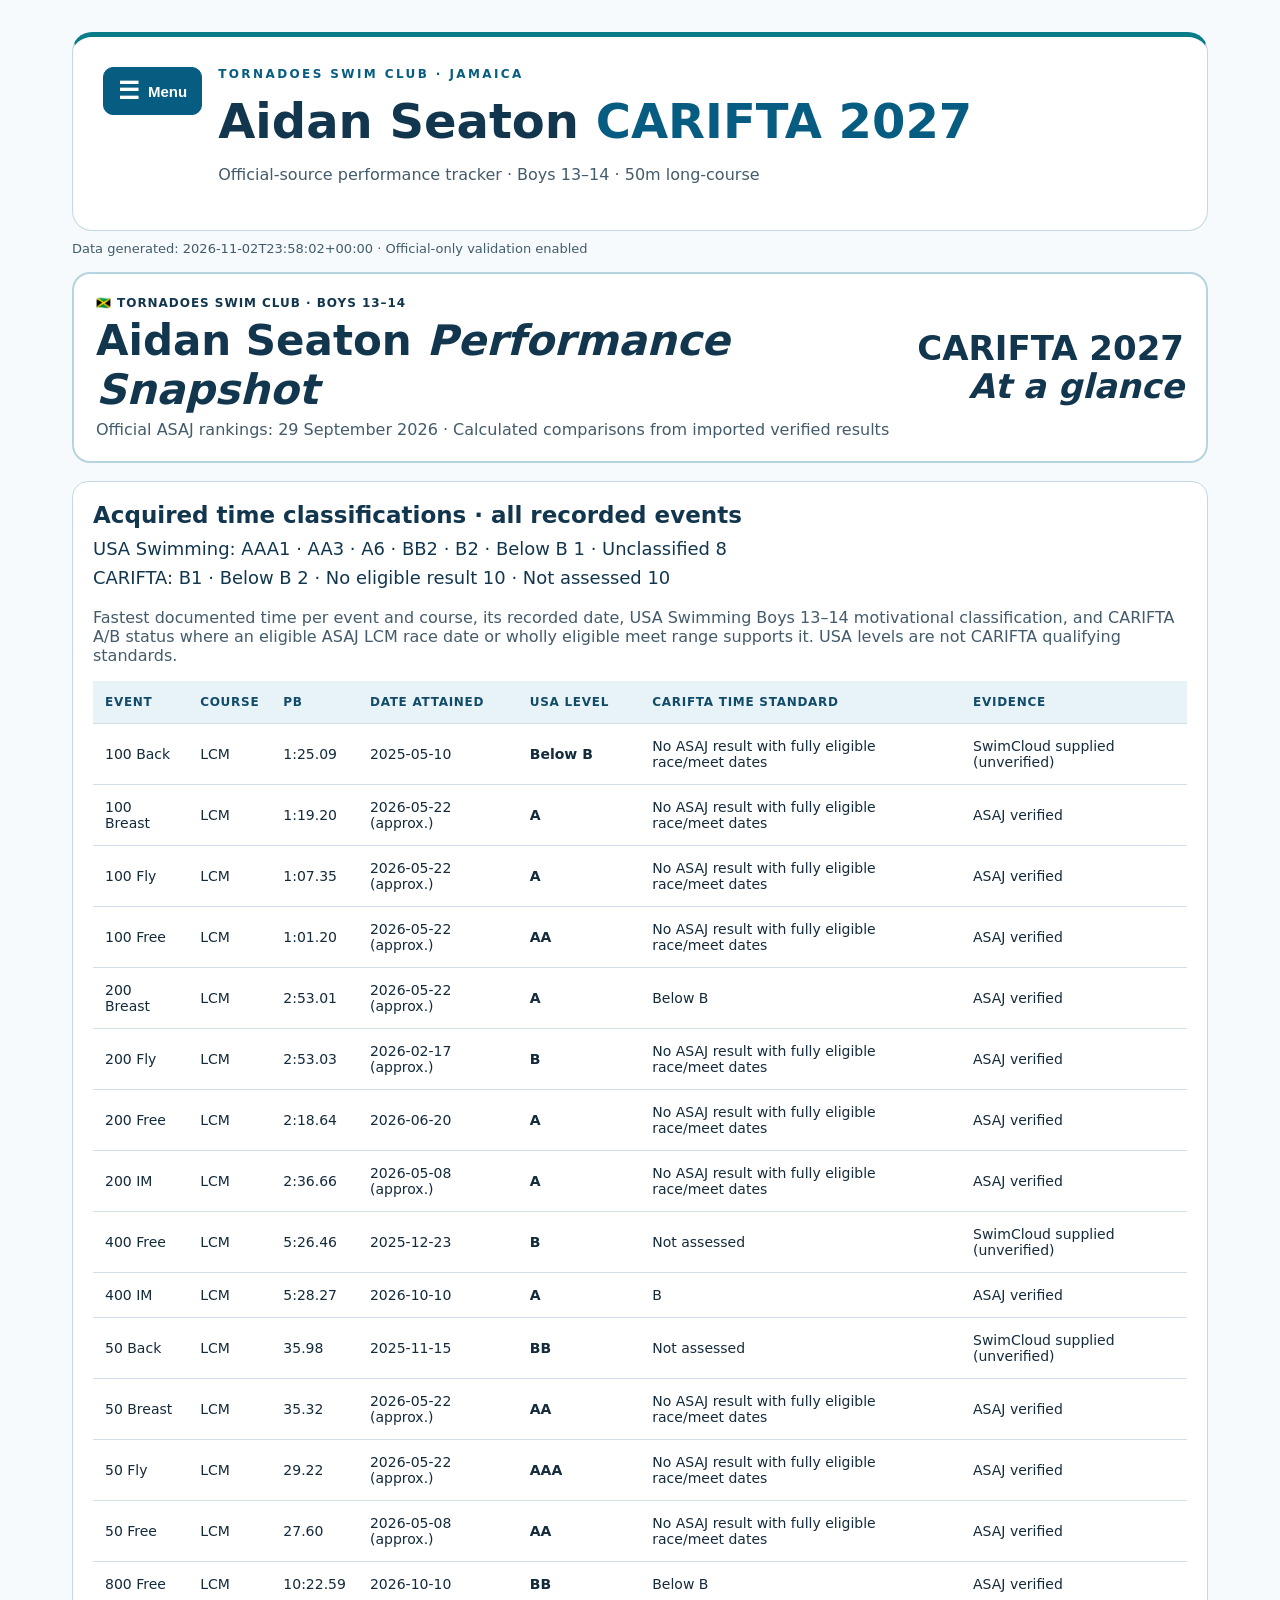
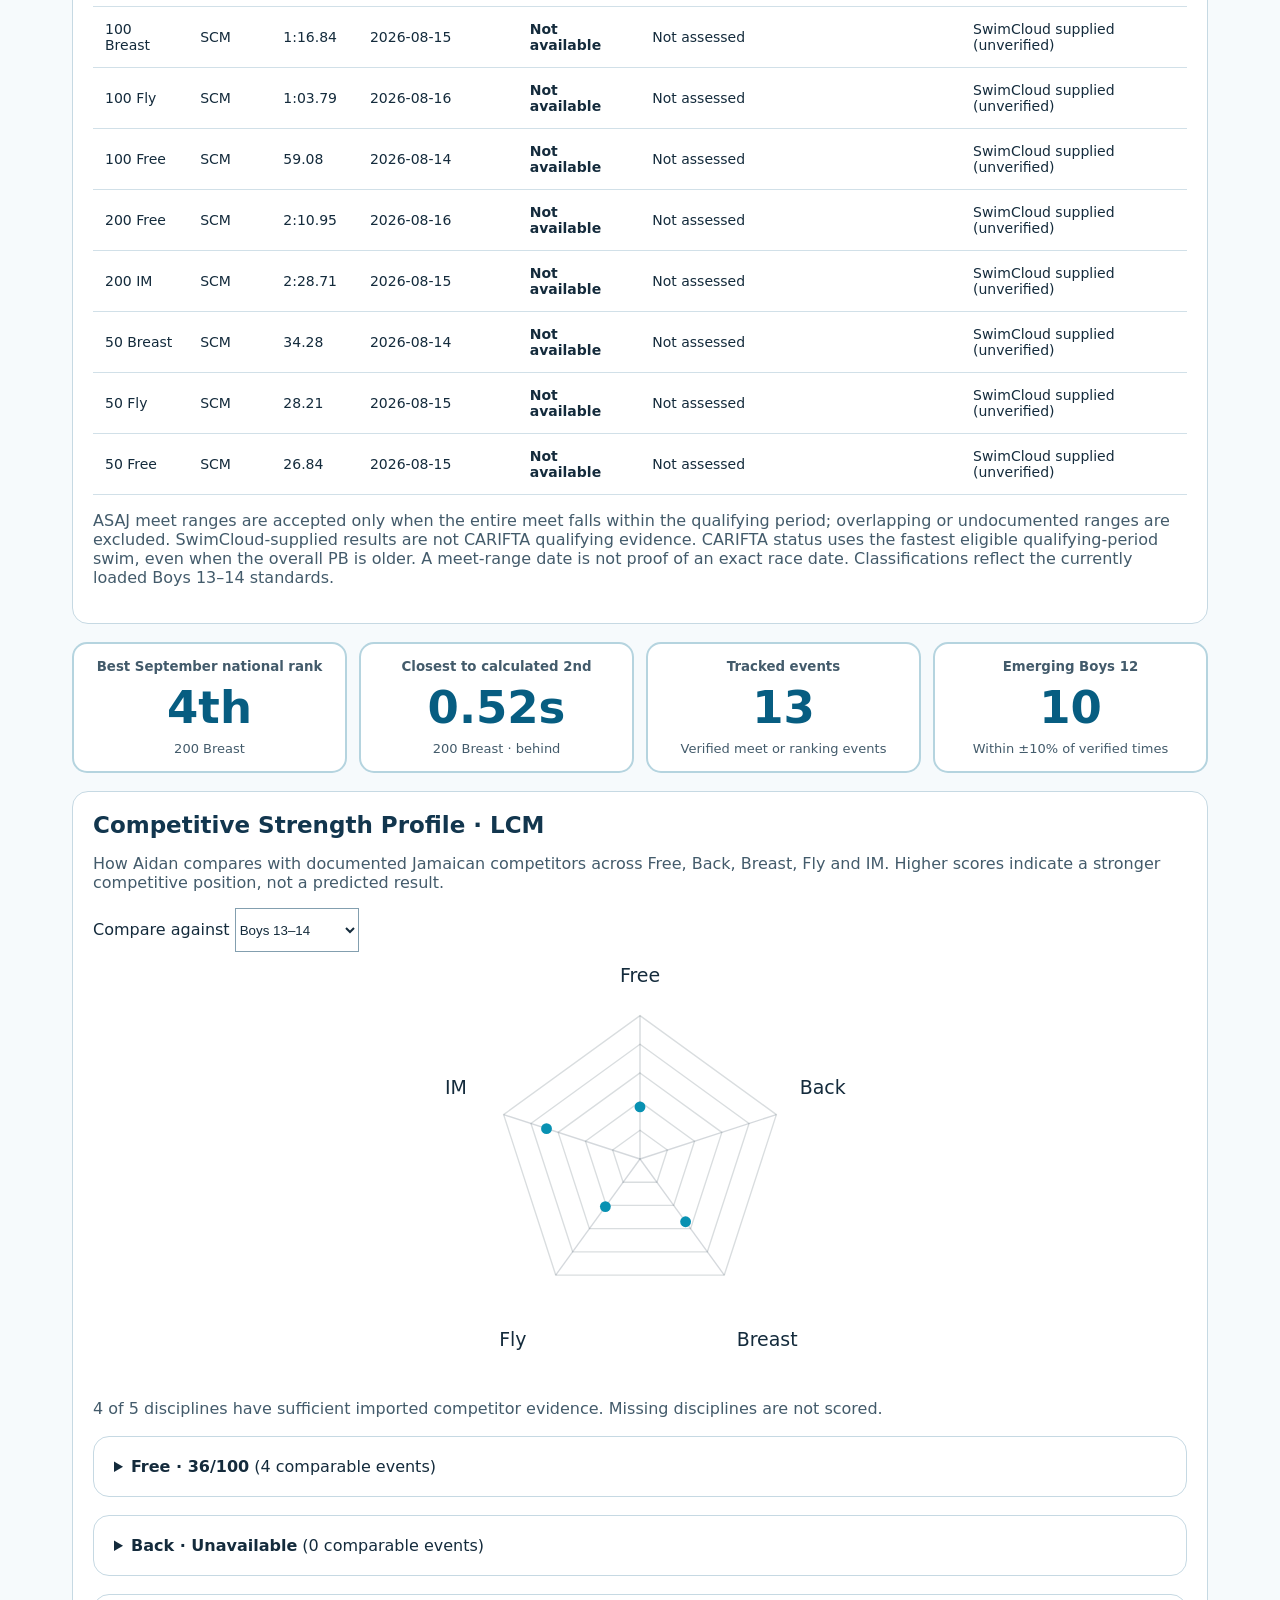
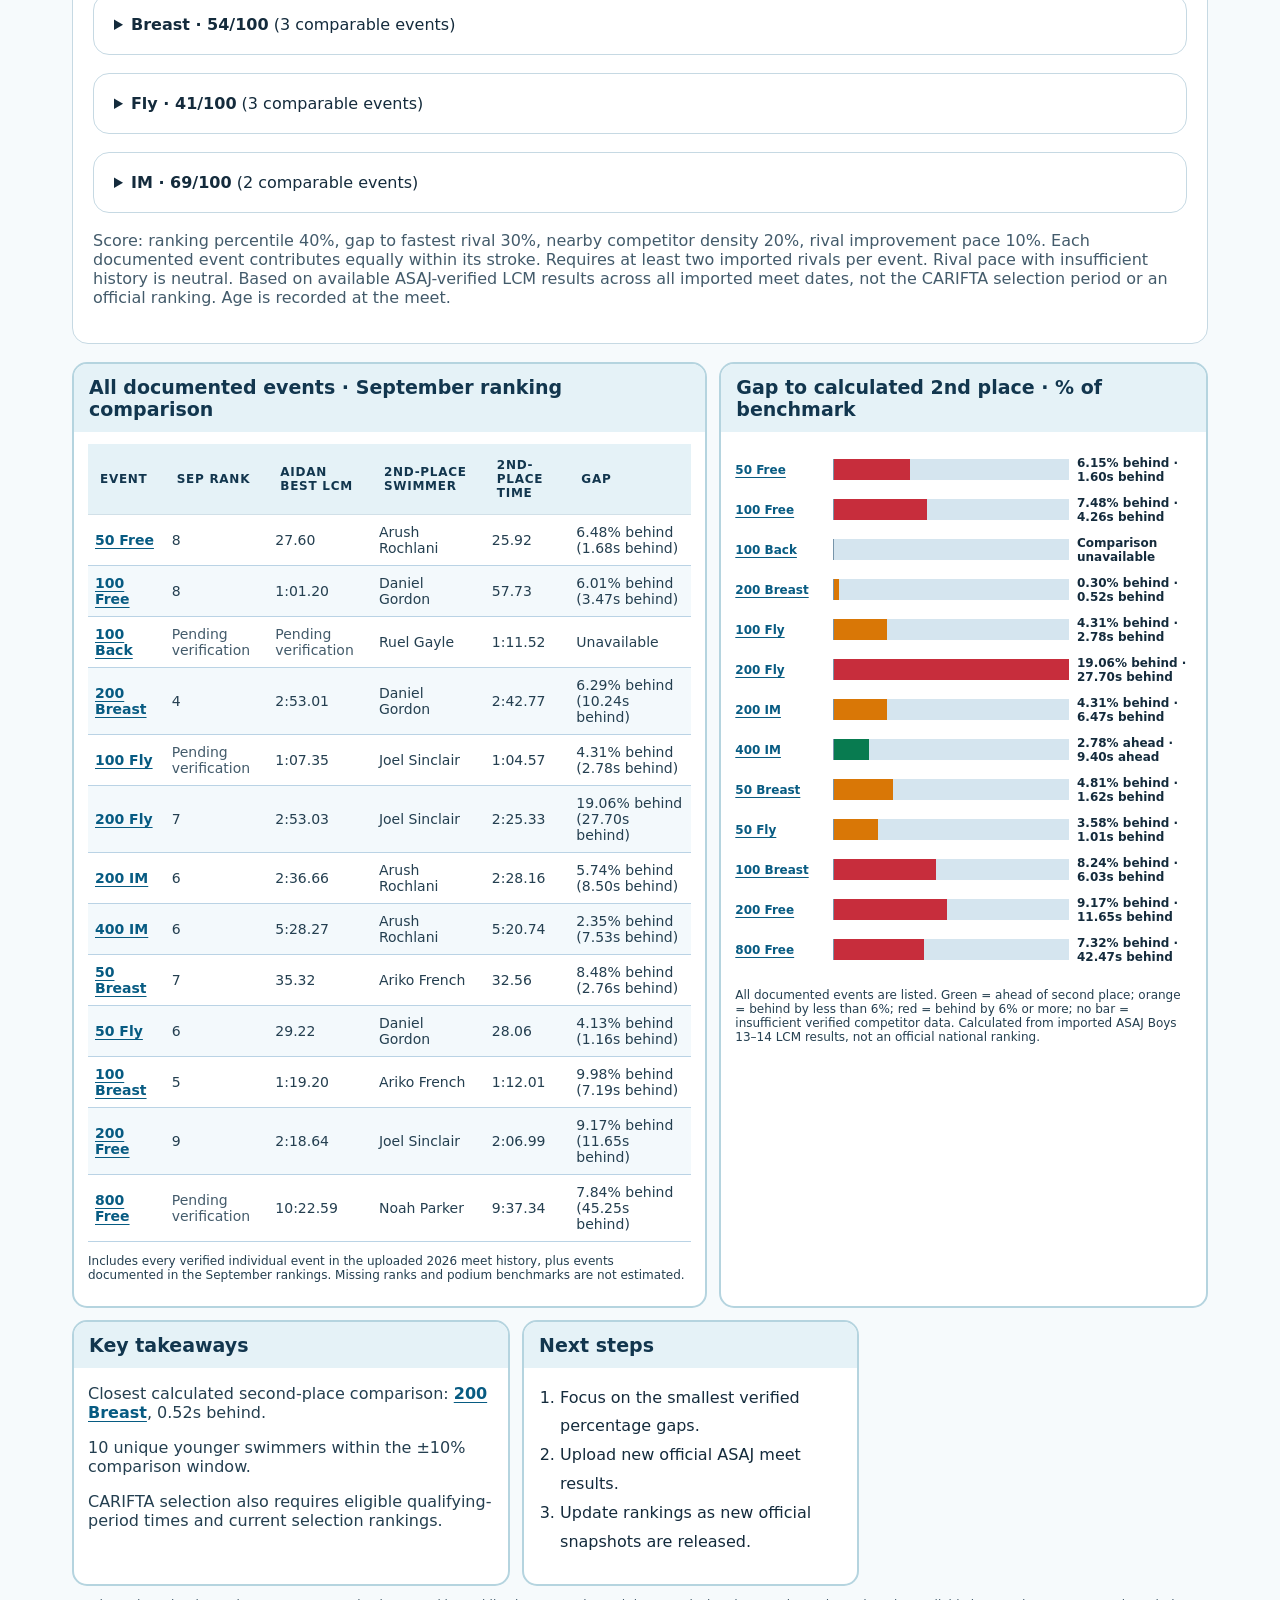
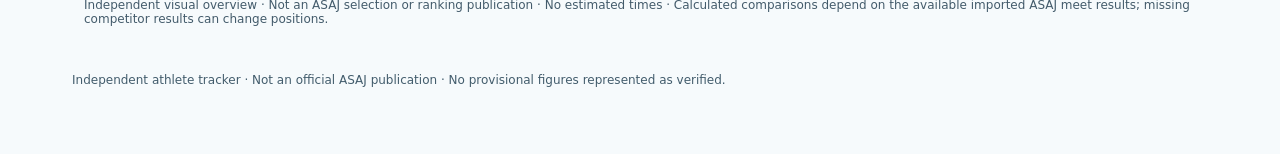
==== docs/index.html @ 81c5e0ff "Add files via upload" ====
<!doctype html><html lang="en"><head><meta charset="utf-8"><meta name="viewport" content="width=device-width,initial-scale=1"><title>Aidan Seaton | CARIFTA 2027</title><link rel="stylesheet" href="style.css?v=20261105-menu-bars1"></head><body><main class="wrap"><header><button type="button" id="dashboard-menu-toggle" class="dashboard-menu-toggle" aria-controls="dashboard-nav" aria-expanded="false" aria-label="Open navigation menu"><span class="menu-icon" aria-hidden="true">☰</span><span class="menu-label">Menu</span></button><div class="header-title"><div class="eyebrow">TORNADOES SWIM CLUB · JAMAICA</div><h1>Aidan Seaton <span>CARIFTA 2027</span></h1><p>Official-source performance tracker · Boys 13–14 · 50m long-course</p></div></header><section id="swimmer-controls" class="swimmer-selector" aria-label="Select swimmer"></section><nav id="dashboard-nav" class="dashboard-menu" aria-label="Dashboard pages"><button class="active" data-tab="visual">Visual Overview</button><button data-tab="trends" hidden>Performance Trends</button><button data-tab="competition">Competition</button><button data-tab="progress">Swim Intelligence</button><button data-tab="championship">CARIFTA + Goodwill Strategy</button><button data-tab="carifta" hidden>CARIFTA Qualification</button><button data-tab="goodwill" hidden>Goodwill</button><button data-tab="jamaica">Jamaica Rankings</button><button data-tab="history" hidden>2026 Race History</button><button data-tab="meets">Upcoming Meets</button><button data-tab="sources" hidden>Sources & Validation</button><button data-tab="upload">Upload ASAJ PDFs</button><button data-tab="swimcloud" hidden>SwimCloud History</button></nav><div id="status" role="status">Loading official-source dataset…</div><section id="content" aria-live="polite"></section><footer>Independent athlete tracker · Not an official ASAJ publication · No provisional figures represented as verified.</footer></main><script src="app.js"></script></body></html>
---- docs/style.css ----
:root{font-family:system-ui,-apple-system,Segoe UI,sans-serif;color:#142b3c;background:#f6fafc}*{box-sizing:border-box}body{margin:0;background:#f6fafc}.wrap{max-width:1180px;margin:auto;padding:32px 22px}header{padding:30px;background:#fff;border:1px solid #c6d9e3;border-radius:20px}.eyebrow{letter-spacing:.2em;color:#075d81;font-size:12px;font-weight:800}h1{font-size:clamp(29px,4vw,48px);margin:12px 0}h1 span{color:#075d81}p{color:#435b6b}nav{display:flex;gap:8px;flex-wrap:wrap;margin:22px 0}button{cursor:pointer;padding:13px 18px;background:#e8f3f8;color:#143c55;border:1px solid #9bbdce;border-radius:11px;font-weight:700}button.active{background:#f5c94b;color:#0c2339;border-color:#075d81}#status{color:#425c6c;font-size:13px;margin:10px 0}.cards{display:grid;grid-template-columns:repeat(auto-fit,minmax(190px,1fr));gap:14px;margin:18px 0}.card,.panel{background:#fff;border:1px solid #c6d9e3;border-radius:16px;padding:20px}.card .label{color:#435b6b;font-size:13px}.card .value{font-size:28px;font-weight:800;margin-top:10px;color:#075d81}.panel{margin:18px 0;overflow:auto}h2{margin:0 0 12px;font-size:23px}table{border-collapse:collapse;width:100%;min-width:680px}th,td{padding:14px 12px;border-bottom:1px solid #d1e0e8;text-align:left;font-size:14px}th{color:#075d81;font-size:12px;text-transform:uppercase;letter-spacing:.06em}a{color:#075b82}small,.muted{color:#435b6b}.pending{color:#435b6b}.good{color:#07683f}.warn{color:#875500}.notice{border-left:4px solid #f5c94b;padding:13px 18px;background:#fff7e8;margin:18px 0;line-height:1.6}footer{margin:35px 0;color:#425c6c;font-size:12px}@media(max-width:650px){.wrap{padding:12px}header{padding:22px}button{flex:1 1 42%}th,td{padding:12px 8px}}

/* Data-driven visual overview, styled after the supplied reference infographic. */
.visual-head{display:flex;justify-content:space-between;align-items:center;gap:20px;background:#fff;border:2px solid #c5edff;border-radius:18px;padding:22px;margin:16px 0}.visual-head h2{font-size:clamp(26px,4vw,42px);margin:6px 0;color:#12364e}.visual-head h2 span,.visual-title span{color:#075d81;font-style:italic}.visual-head p{color:#435b6b;margin:0}.visual-eyebrow{font-size:12px;font-weight:800;letter-spacing:.08em}.visual-title{text-align:right;font-size:clamp(22px,3vw,34px);font-weight:900;line-height:1.1;white-space:nowrap}.visual-metrics{display:grid;grid-template-columns:repeat(4,minmax(0,1fr));gap:12px;margin:12px 0}.visual-metrics>div{background:#fff;border:2px solid #c7edff;border-radius:15px;padding:15px;display:flex;flex-direction:column;gap:7px;text-align:center}.visual-metrics small{font-weight:700;color:#435b6b}.visual-metrics strong{font-size:clamp(26px,4vw,45px);color:#075d81}.visual-metrics span{font-size:13px}.visual-columns{display:grid;grid-template-columns:1.3fr 1fr;gap:12px}.visual-bottom{display:grid;grid-template-columns:1.3fr 1fr 1fr;gap:12px;margin-top:12px}.visual-panel{background:#eef7fc;color:#0b2d48;border:2px solid #d0eeff;border-radius:15px;overflow:hidden;padding:0 14px 12px}.visual-panel h3{margin:0 -14px 12px;padding:12px 15px;background:#075080;color:#12364e;font-size:19px}.visual-panel p{color:#183d5a}.visual-panel table{min-width:580px}.visual-panel th{background:#d1e8f7;color:#103954}.visual-panel td{border-bottom:1px solid #bad3e5;color:#143a56;padding:9px 7px}.visual-panel tr:nth-child(even){background:#e1f0f8}.visual-panel td.good{color:#067947;font-weight:800}.visual-scroll{overflow-x:auto}.visual-bars{display:flex;flex-direction:column;gap:12px;padding:12px 0}.visual-bar-row{display:grid;grid-template-columns:90px minmax(70px,1fr) 95px;align-items:center;gap:8px;font-size:12px}.visual-bar-row strong{font-size:12px}.visual-bar-track{height:21px;background:#d5e5ef;border-left:1px solid #7795aa}.visual-bar-fill{height:100%;background:#f13c48}.visual-bar-fill.ahead{background:#16a06e}.visual-foot,.visual-disclaimer{font-size:12px}.visual-disclaimer{padding:12px;color:#d8eaff}.visual-panel ol{padding-left:22px;line-height:1.8}@media(max-width:950px){.visual-columns,.visual-bottom{grid-template-columns:1fr}.visual-metrics{grid-template-columns:repeat(2,1fr)}}@media(max-width:530px){.visual-head{display:block}.visual-title{text-align:left;margin-top:15px}.visual-bar-row{grid-template-columns:75px minmax(60px,1fr) 90px}}

.trend-controls{display:flex;flex-wrap:wrap;gap:16px;margin:18px 0}.trend-controls label{display:grid;gap:5px;font-weight:600}.trend-controls select{padding:9px;border:1px solid #9aa9ba;border-radius:8px;background:var(--panel,#fff);color:inherit;min-width:190px}.trend-chart{overflow-x:auto;margin:18px 0}.trend-chart svg{display:block;width:100%;min-width:460px;max-height:330px}.trend-chart text{font-family:inherit}

.progress-legend{display:flex;flex-wrap:wrap;gap:15px;margin:16px 0;font-size:13px}.progress-legend .improved,.progress-status.improved{color:#07683f}.progress-legend .maintained,.progress-status.maintained{color:#875500}.progress-legend .degraded,.progress-status.degraded{color:#a82b35}.progress-status.insufficient{color:#435b6b}.progress-row{display:grid;grid-template-columns:minmax(195px,1fr) minmax(230px,1.5fr);gap:15px;align-items:center;padding:14px 0;border-top:1px solid #31516c}.progress-event{display:flex;flex-direction:column;gap:7px}.progress-event small{font-size:12px}.progress-status{font-size:13px;font-weight:800;text-transform:capitalize}.progress-spark svg{display:block;width:100%;height:auto;max-height:110px}@media(max-width:600px){.progress-row{grid-template-columns:1fr}.progress-spark svg{max-height:120px}}

/* Performance Intelligence */
.intel-head{display:flex;justify-content:space-between;align-items:center;gap:20px;flex-wrap:wrap;margin:14px 0 20px}.intel-head h2{margin:4px 0}.intel-head p{margin:4px 0}.intel-toggle select,#intel-event{margin:6px;padding:9px;border-radius:8px;border:1px solid #8ea3bd;background:var(--card,#fff);color:inherit}.intel-cards{display:grid;grid-template-columns:repeat(4,minmax(0,1fr));gap:14px;margin-bottom:18px}.intel-card{border:1px solid #cbd7e3;border-radius:12px;padding:16px;background:rgba(130,163,195,.08)}.intel-card h3{font-size:1rem;margin:0 0 8px}.intel-card p,.intel-card li{font-size:.86rem;line-height:1.5}.intel-card ul,.intel-card ol{padding-left:18px}.intel-layout{display:grid;grid-template-columns:1.1fr .9fr;gap:16px}.intel-layout .panel{min-width:0}.intel-stats{display:grid;grid-template-columns:repeat(4,minmax(0,1fr));gap:10px;margin:15px 0}.intel-stats div{min-width:0;padding:12px;background:rgba(125,158,191,.10);border-radius:9px;overflow-wrap:anywhere}.intel-stats small,.intel-stats strong{display:block}.intel-chart svg{width:100%;height:auto;max-height:280px}@media(max-width:1100px){.intel-cards{grid-template-columns:repeat(2,minmax(0,1fr))}.intel-layout{grid-template-columns:1fr}}@media(max-width:600px){.intel-cards{grid-template-columns:1fr}}

/* Four equal metric cards on desktop, two on tablets, one on narrow phones. */
@media(max-width:900px){.intel-stats{grid-template-columns:repeat(2,minmax(0,1fr))}}
@media(max-width:480px){.intel-stats{grid-template-columns:1fr}}

/* Hide legacy navigation tabs while preserving internal routes. */
nav button[data-tab="trends"], nav button[data-tab="sources"] { display: none ; }

/* ASAJ multi-swimmer selection */
.swimmer-selector{background:var(--panel,#fff);border:1px solid #c5d2d4;border-radius:14px;padding:16px;margin:16px 0;color:inherit}.selector-title{font-weight:800;margin-bottom:12px}.selector-grid{display:grid;grid-template-columns:repeat(4,minmax(0,1fr));gap:12px}.selector-grid label{font-size:.82rem;font-weight:700;min-width:0}.selector-grid select{display:block;width:100%;margin-top:6px;padding:10px 8px;border:1px solid #849b9f;border-radius:8px;background:#fff;color:#17252a;font:inherit}.selector-note{font-size:.85rem;margin:12px 0 0}@media(max-width:780px){.selector-grid{grid-template-columns:repeat(2,minmax(0,1fr))}}@media(max-width:420px){.selector-grid{grid-template-columns:1fr}}

/* Keep classification and its first attainment date visible beneath every Swim Intelligence event heading. */
.swim-classification-line{display:flex;align-items:center;flex-wrap:wrap;gap:8px 18px;margin:6px 0 12px;font-size:.9rem}
.swim-classification-line strong{color:#53d8cb;font-weight:800}
.swim-classification-line span{color:var(--text,#e5eff0);opacity:.9}

/* Gold-baseline dashboard layout adjustments */
.classification-totals{display:block;font-size:.78em;font-weight:normal;line-height:1.6;margin-top:7px}
.classification-totals>span{display:block}
.overview-event-link{color:#075d8b;text-decoration:underline;text-underline-offset:2px;font-weight:700}
.overview-event-link:focus-visible{outline:3px solid #f2bb29;outline-offset:2px}
.visual-bar-row{grid-template-columns:90px minmax(70px,1fr) 115px}
@media(max-width:530px){.visual-bar-row{grid-template-columns:75px minmax(60px,1fr) 100px}}

/* Sunlight-friendly light theme. High contrast text and controls, applied after legacy dark rules. */
:root{color-scheme:light;--t-ink:#f6fafc;--t-card:#fff;--t-border:#c6d9e3;--t-text:#142b3c;--t-muted:#435b6b;--panel:#fff;--card:#fff;--text:#142b3c;background:#f6fafc;color:#142b3c}
html,body{background:#f6fafc;color:#142b3c}
header{background:#fff;color:#142b3c;border:1px solid #c6d9e3;border-top:5px solid #087c89;box-shadow:none}
header h1,h1,h2,h3{color:#12364e}header h1 span{color:#075d81}.eyebrow{color:#075d81}
p,small,.muted,.pending,.selector-note{color:#435b6b}
nav button,button{background:#e8f3f8;color:#143c55;border:1px solid #9bbdce;min-height:44px}
nav button.active,button.active{background:#075d81;color:#fff;border-color:#075d81;box-shadow:none}
nav button:hover,button:hover{background:#d1e8f2;color:#12364e}
nav button.active:hover{background:#064766;color:#fff}
#status,footer{color:#425c6c}
.card,.panel,.swimmer-selector{background:#fff;color:#142b3c;border:1px solid #c6d9e3;box-shadow:none}
.card .label,.intel-stats small{color:#435b6b}.card .value,.intel-stats strong{color:#075d81}
th{color:#124b69;background:#e8f3f8}td{color:#142b3c}th,td{border-bottom-color:#d1e0e8}
a,.progress-event a,.overview-event-link{color:#075b82;text-decoration:underline;text-underline-offset:3px}
a:hover{color:#03415d}
.good,.progress-status.improved{color:#07683f}.warn,.progress-status.maintained{color:#875500}.progress-status.degraded{color:#a82b35}
.notice{background:#fff7e8;color:#142b3c;border-left-color:#b87805}
.visual-head{background:#fff;border-color:#b5d4df;color:#142b3c}.visual-head h2,.visual-head h2 span,.visual-title,.visual-title span,.visual-eyebrow{color:#12364e}.visual-head p{color:#435b6b}
.visual-metrics>div{background:#fff;border-color:#b5d4df;color:#142b3c}.visual-metrics strong{color:#075d81}.visual-metrics small,.visual-metrics span{color:#435b6b}
.visual-panel{background:#fff;color:#142b3c;border-color:#b5d4df}.visual-panel h3{background:#e5f2f7;color:#12364e}.visual-panel p,.visual-panel td{color:#243f50}.visual-panel th{background:#e5f2f7;color:#12364e}.visual-panel tr:nth-child(even){background:#f3f9fc}
.visual-disclaimer{color:#435b6b}
.intel-card,.intel-stats div{background:#f3f9fc;color:#142b3c;border-color:#c6d9e3}.intel-card h3{color:#12364e}
.trend-controls select,.intel-toggle select,#intel-event,.selector-grid select,select,input{background:#fff;color:#142b3c;border:1px solid #839faf;min-height:44px}
.progress-row{border-top-color:#d1e0e8}.progress-legend .improved{color:#07683f}.progress-legend .maintained{color:#875500}.progress-legend .degraded{color:#a82b35}
.swim-classification-line strong,.swim-classification-line span{color:#12364e;opacity:1}
:focus-visible{outline:3px solid #007f99;outline-offset:3px}
[hidden]{display:none}
@media(max-width:650px){body{font-size:16px;line-height:1.55}.wrap{padding:12px}.panel,.card{padding:15px}th,td{font-size:14px;line-height:1.4}nav button{flex:1 1 42%;padding:12px 10px}.visual-bar-row{font-size:13px}.visual-bar-row strong{font-size:12px}}

/* Consistent outdoor/mobile readability and accessible interactions. */
:root{color-scheme:light}
html,body{background:#f6fafc;color:#142b3c}
nav button.active:hover,nav button.active:focus-visible{background:#064766;color:#fff}
nav button[hidden],[hidden]{display:none!important}
@media(max-width:650px){a{overflow-wrap:anywhere}button,select,input{font-size:16px}table{font-size:14px}}

/* Competitive gap bands, inclusive 6% threshold. */
.visual-bar-fill.ahead{background:#087b50}
.visual-bar-fill.under-six{background:#d97706}
.visual-bar-fill.six-plus{background:#c72d3c}
.visual-bar-fill:not(.ahead):not(.under-six):not(.six-plus){background:transparent}
/* Header-aligned collapsible menu. */
header{position:relative;display:flex;align-items:flex-start;gap:16px}
.header-title{flex:1;min-width:0}
.dashboard-menu-toggle{display:flex;align-items:center;gap:8px;flex:0 0 auto;background:#075d81;color:white;border:1px solid #075d81;border-radius:10px;min-height:48px;padding:10px 14px;font-size:15px;line-height:1}
.dashboard-menu-toggle:hover,.dashboard-menu-toggle:focus-visible{background:#064766;color:#fff}
.menu-icon{font-size:24px;line-height:1}
.dashboard-menu{display:none;position:absolute;z-index:100;top:auto;left:max(12px,calc((100vw - 1180px)/2 + 22px));width:min(310px,calc(100vw - 24px));margin:8px 0;padding:10px;background:#fff;border:1px solid #9bbdce;border-radius:14px;box-shadow:0 12px 30px rgba(12,35,57,.2);flex-direction:column;gap:5px}
.dashboard-menu.menu-open{display:flex}
.dashboard-menu button{display:block;width:100%;text-align:left;flex:none;min-height:44px}
.dashboard-menu button[hidden]{display:none!important}
@media(max-width:650px){header{gap:10px;padding:16px}.dashboard-menu-toggle{padding:10px;min-width:48px}.menu-label{display:none}.dashboard-menu{left:12px}}
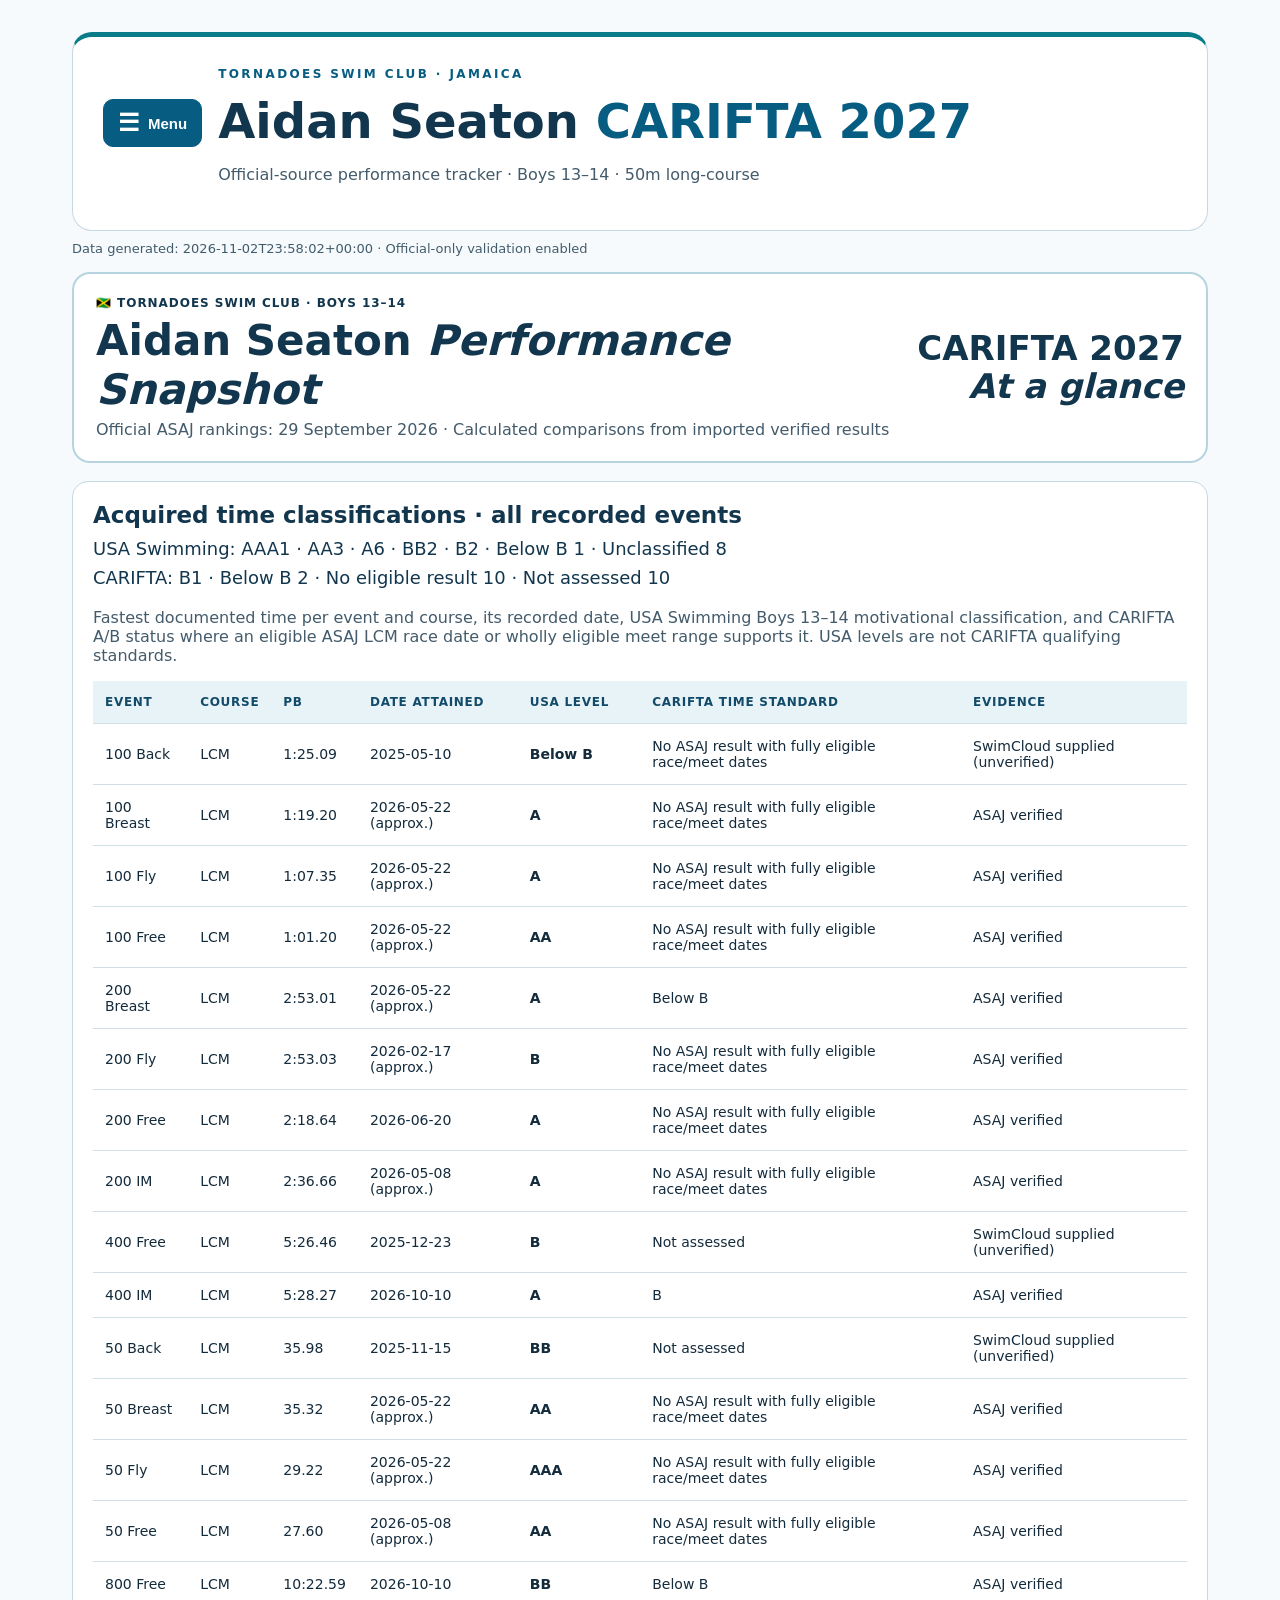
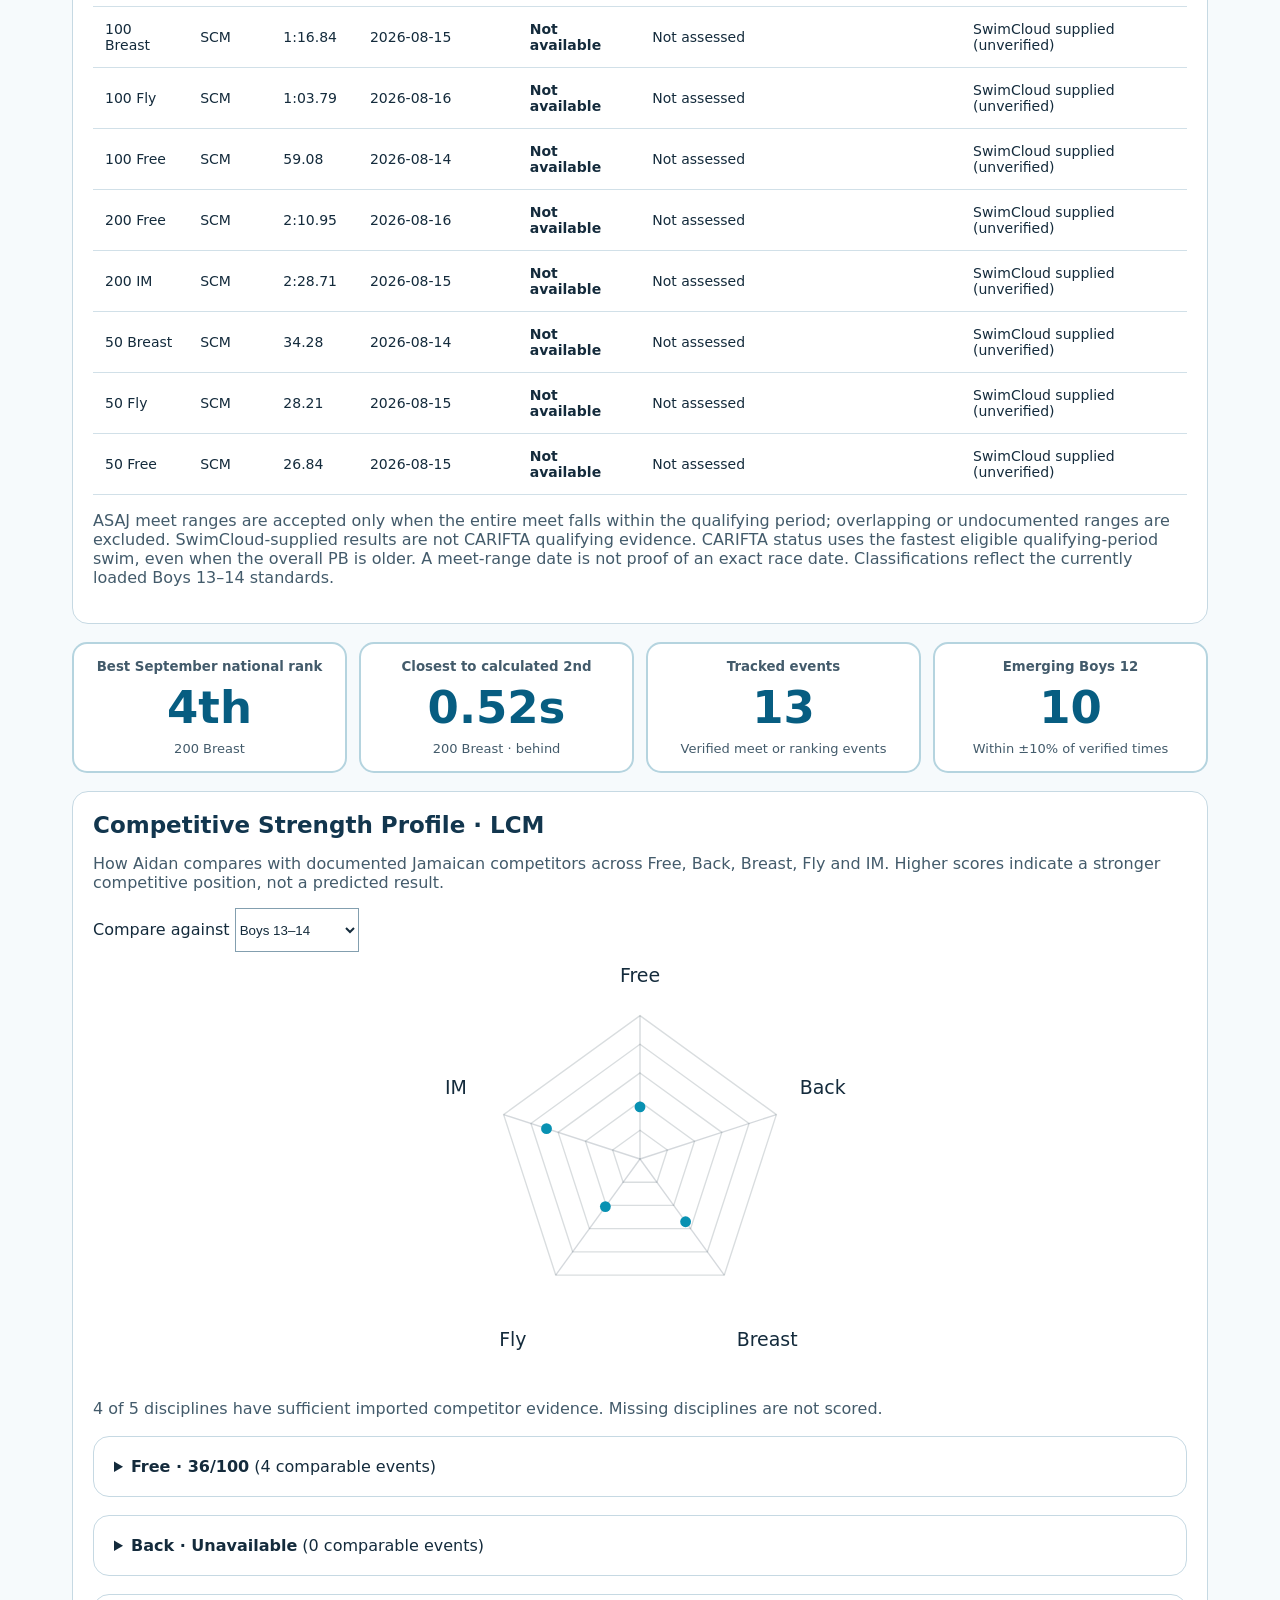
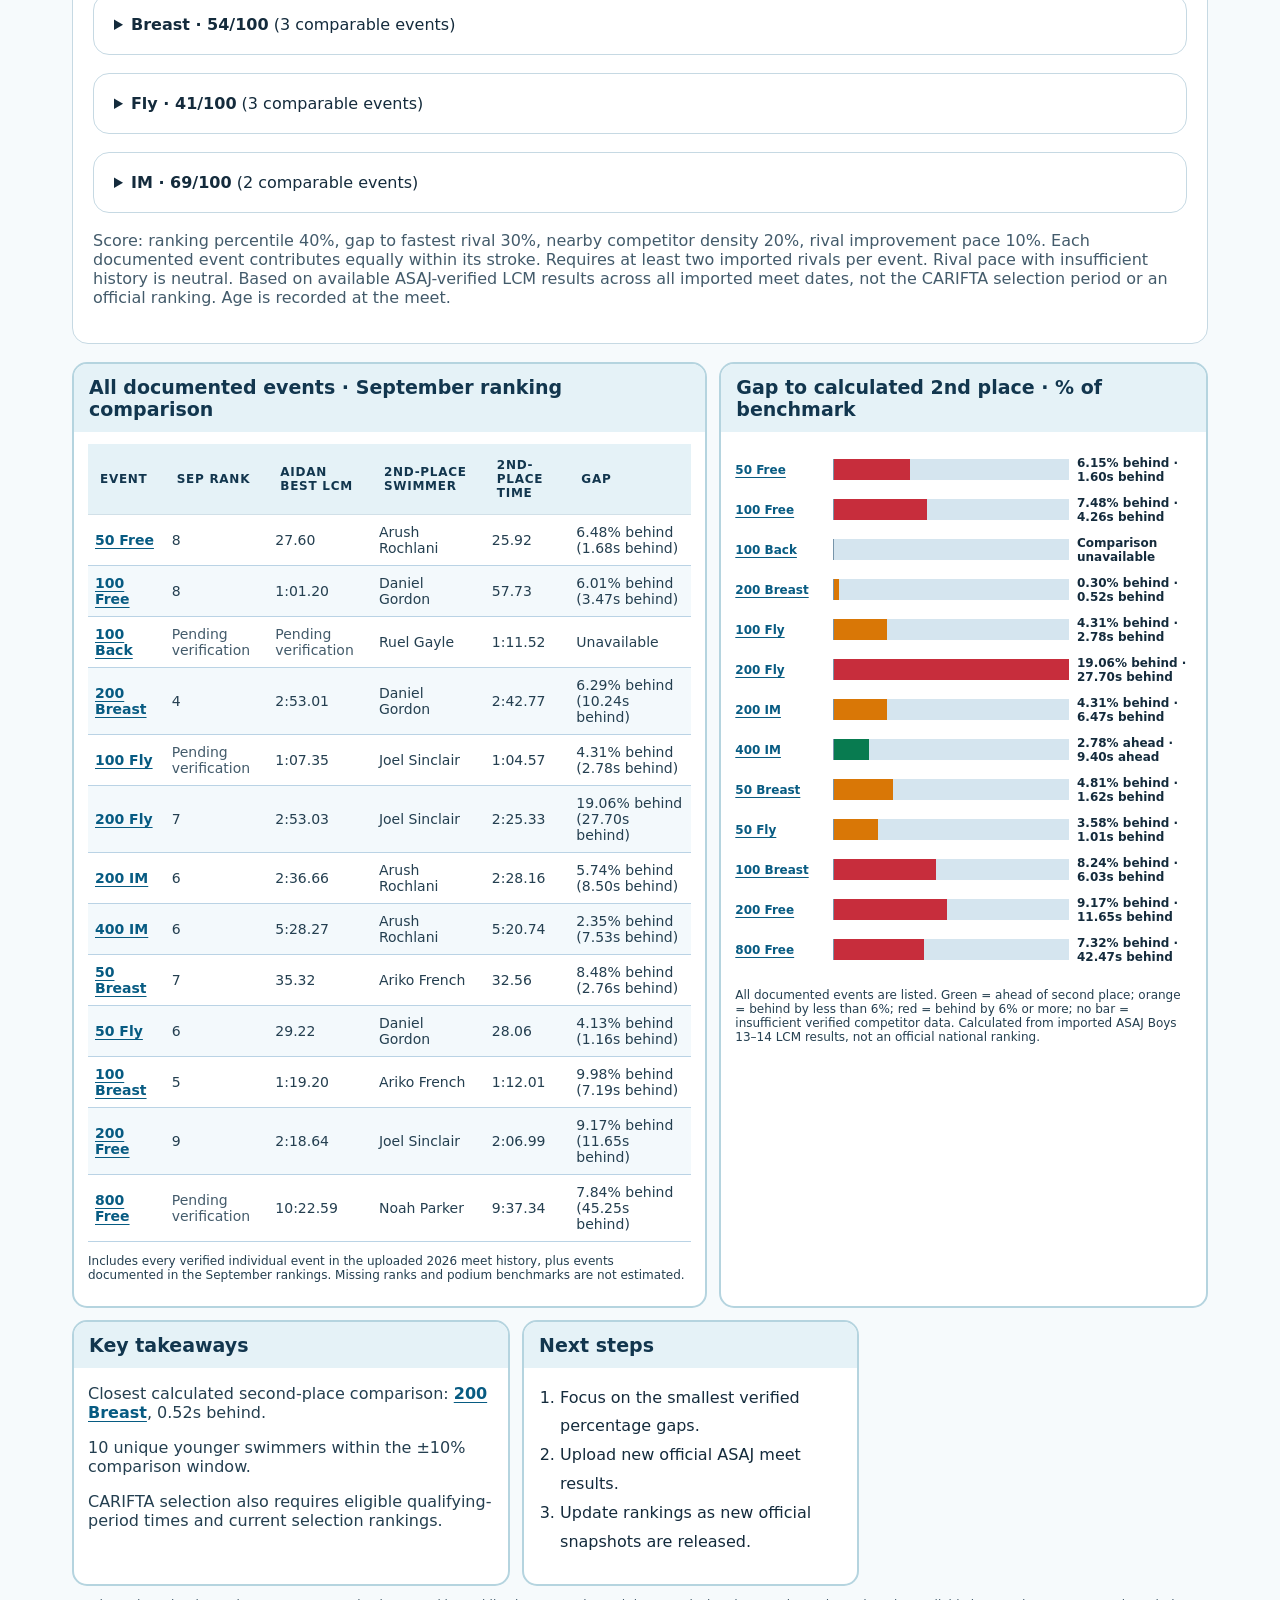
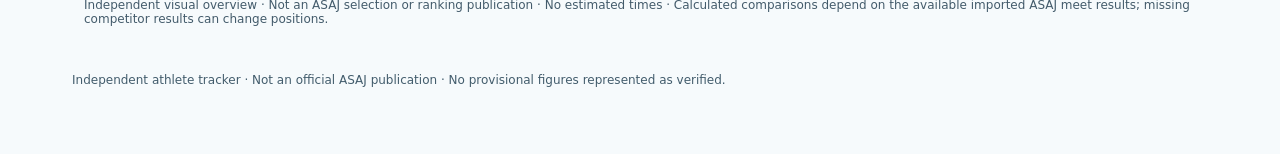
==== commit c95fd861: "Add files via upload" ====
--- a/docs/index.html
+++ b/docs/index.html
@@ -1 +1 @@
-<!doctype html><html lang="en"><head><meta charset="utf-8"><meta name="viewport" content="width=device-width,initial-scale=1"><title>Aidan Seaton | CARIFTA 2027</title><link rel="stylesheet" href="style.css?v=20261105-menu-bars1"></head><body><main class="wrap"><header><button type="button" id="dashboard-menu-toggle" class="dashboard-menu-toggle" aria-controls="dashboard-nav" aria-expanded="false" aria-label="Open navigation menu"><span class="menu-icon" aria-hidden="true">☰</span><span class="menu-label">Menu</span></button><div class="header-title"><div class="eyebrow">TORNADOES SWIM CLUB · JAMAICA</div><h1>Aidan Seaton <span>CARIFTA 2027</span></h1><p>Official-source performance tracker · Boys 13–14 · 50m long-course</p></div></header><section id="swimmer-controls" class="swimmer-selector" aria-label="Select swimmer"></section><nav id="dashboard-nav" class="dashboard-menu" aria-label="Dashboard pages"><button class="active" data-tab="visual">Visual Overview</button><button data-tab="trends" hidden>Performance Trends</button><button data-tab="competition">Competition</button><button data-tab="progress">Swim Intelligence</button><button data-tab="championship">CARIFTA + Goodwill Strategy</button><button data-tab="carifta" hidden>CARIFTA Qualification</button><button data-tab="goodwill" hidden>Goodwill</button><button data-tab="jamaica">Jamaica Rankings</button><button data-tab="history" hidden>2026 Race History</button><button data-tab="meets">Upcoming Meets</button><button data-tab="sources" hidden>Sources & Validation</button><button data-tab="upload">Upload ASAJ PDFs</button><button data-tab="swimcloud" hidden>SwimCloud History</button></nav><div id="status" role="status">Loading official-source dataset…</div><section id="content" aria-live="polite"></section><footer>Independent athlete tracker · Not an official ASAJ publication · No provisional figures represented as verified.</footer></main><script src="app.js"></script></body></html>
+<!doctype html><html lang="en"><head><meta charset="utf-8"><meta name="viewport" content="width=device-width,initial-scale=1"><title>Aidan Seaton | CARIFTA 2027</title><link rel="stylesheet" href="style.css?v=20261105-menu-title-align2"></head><body><main class="wrap"><header><button type="button" id="dashboard-menu-toggle" class="dashboard-menu-toggle" aria-controls="dashboard-nav" aria-expanded="false" aria-label="Open navigation menu"><span class="menu-icon" aria-hidden="true">☰</span><span class="menu-label">Menu</span></button><div class="header-title"><div class="eyebrow">TORNADOES SWIM CLUB · JAMAICA</div><h1>Aidan Seaton <span>CARIFTA 2027</span></h1><p>Official-source performance tracker · Boys 13–14 · 50m long-course</p></div></header><section id="swimmer-controls" class="swimmer-selector" aria-label="Select swimmer"></section><nav id="dashboard-nav" class="dashboard-menu" aria-label="Dashboard pages"><button class="active" data-tab="visual">Visual Overview</button><button data-tab="trends" hidden>Performance Trends</button><button data-tab="competition">Competition</button><button data-tab="progress">Swim Intelligence</button><button data-tab="championship">CARIFTA + Goodwill Strategy</button><button data-tab="carifta" hidden>CARIFTA Qualification</button><button data-tab="goodwill" hidden>Goodwill</button><button data-tab="jamaica">Jamaica Rankings</button><button data-tab="history" hidden>2026 Race History</button><button data-tab="meets">Upcoming Meets</button><button data-tab="sources" hidden>Sources & Validation</button><button data-tab="upload">Upload ASAJ PDFs</button><button data-tab="swimcloud" hidden>SwimCloud History</button></nav><div id="status" role="status">Loading official-source dataset…</div><section id="content" aria-live="polite"></section><footer>Independent athlete tracker · Not an official ASAJ publication · No provisional figures represented as verified.</footer></main><script src="app.js"></script></body></html>
--- a/docs/style.css
+++ b/docs/style.css
@@ -86,3 +86,7 @@
 .dashboard-menu button{display:block;width:100%;text-align:left;flex:none;min-height:44px}
 .dashboard-menu button[hidden]{display:none!important}
 @media(max-width:650px){header{gap:10px;padding:16px}.dashboard-menu-toggle{padding:10px;min-width:48px}.menu-label{display:none}.dashboard-menu{left:12px}}
+
+/* Align menu control vertically with the Aidan Seaton title, not the eyebrow. */
+.dashboard-menu-toggle{margin-top:32px;align-self:flex-start}
+@media(max-width:650px){.dashboard-menu-toggle{margin-top:29px}}
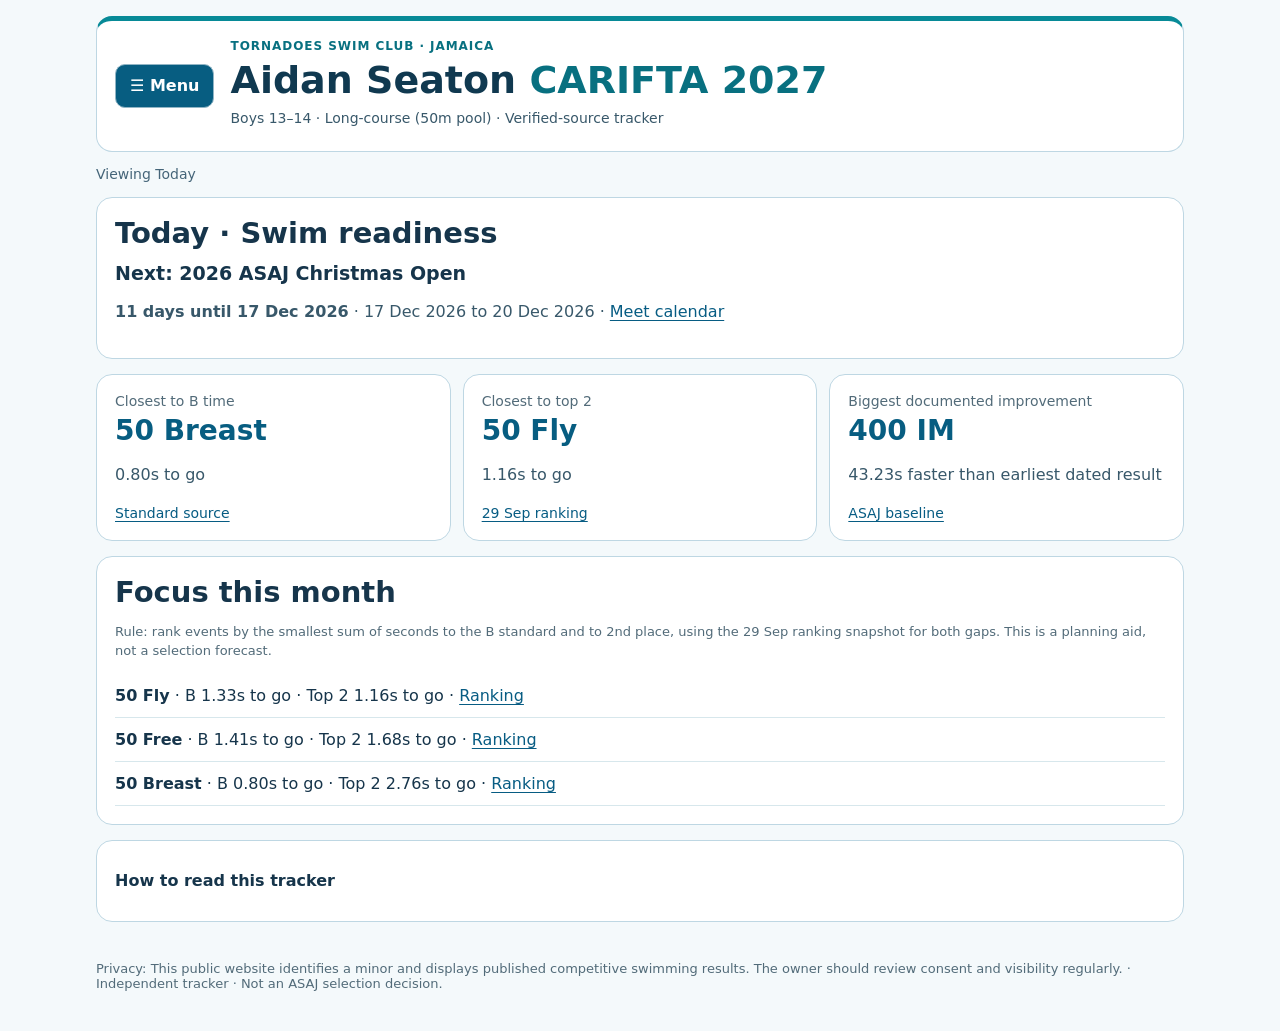
==== commit e23891cb: "Add files via upload" ====
--- a/docs/index.html
+++ b/docs/index.html
@@ -1 +1,7 @@
-<!doctype html><html lang="en"><head><meta charset="utf-8"><meta name="viewport" content="width=device-width,initial-scale=1"><title>Aidan Seaton | CARIFTA 2027</title><link rel="stylesheet" href="style.css?v=20261105-menu-title-align2"></head><body><main class="wrap"><header><button type="button" id="dashboard-menu-toggle" class="dashboard-menu-toggle" aria-controls="dashboard-nav" aria-expanded="false" aria-label="Open navigation menu"><span class="menu-icon" aria-hidden="true">☰</span><span class="menu-label">Menu</span></button><div class="header-title"><div class="eyebrow">TORNADOES SWIM CLUB · JAMAICA</div><h1>Aidan Seaton <span>CARIFTA 2027</span></h1><p>Official-source performance tracker · Boys 13–14 · 50m long-course</p></div></header><section id="swimmer-controls" class="swimmer-selector" aria-label="Select swimmer"></section><nav id="dashboard-nav" class="dashboard-menu" aria-label="Dashboard pages"><button class="active" data-tab="visual">Visual Overview</button><button data-tab="trends" hidden>Performance Trends</button><button data-tab="competition">Competition</button><button data-tab="progress">Swim Intelligence</button><button data-tab="championship">CARIFTA + Goodwill Strategy</button><button data-tab="carifta" hidden>CARIFTA Qualification</button><button data-tab="goodwill" hidden>Goodwill</button><button data-tab="jamaica">Jamaica Rankings</button><button data-tab="history" hidden>2026 Race History</button><button data-tab="meets">Upcoming Meets</button><button data-tab="sources" hidden>Sources & Validation</button><button data-tab="upload">Upload ASAJ PDFs</button><button data-tab="swimcloud" hidden>SwimCloud History</button></nav><div id="status" role="status">Loading official-source dataset…</div><section id="content" aria-live="polite"></section><footer>Independent athlete tracker · Not an official ASAJ publication · No provisional figures represented as verified.</footer></main><script src="app.js"></script></body></html>
+<!doctype html>
+<html lang="en"><head><meta charset="utf-8"><meta name="viewport" content="width=device-width,initial-scale=1"><title>Aidan Seaton | CARIFTA 2027 Tracker</title><link rel="stylesheet" href="style.css?v=20261105-p0p1p2"></head>
+<body><main class="wrap"><header class="site-head"><button class="dashboard-menu-toggle" id="menu-toggle" type="button" aria-controls="dashboard-nav" aria-expanded="false" aria-label="Open navigation menu">☰ <span>Menu</span></button><div><div class="eyebrow">TORNADOES SWIM CLUB · JAMAICA</div><h1>Aidan Seaton <span>CARIFTA 2027</span></h1><p>Boys 13–14 · Long-course (50m pool) · Verified-source tracker</p></div></header>
+<nav class="dashboard-menu" id="dashboard-nav" aria-label="Dashboard pages"><button data-tab="today" class="active" aria-selected="true">Today</button><button data-tab="events" aria-selected="false">Events</button><button data-tab="rivals" aria-selected="false">Rivals</button><button data-tab="meets" aria-selected="false">Meet Plan</button><button data-tab="evidence" aria-selected="false">Evidence</button><button data-tab="admin" hidden aria-selected="false">Upload ASAJ PDFs</button></nav>
+<div id="status" role="status">Loading verified data…</div><section id="content" aria-live="polite"></section>
+<details class="panel" id="how-to-read"><summary>How to read this tracker</summary><p>CARIFTA A and B standards are qualifying-time benchmarks, not guaranteed selection. Under the supplied criteria, qualifying-period ranking and other eligibility requirements matter. The 29 Sep 2026 rankings are a historical snapshot, not a current selection ranking. An overall PB may have been achieved outside the eligible period. ASAJ LCM evidence and unverified SwimCloud SCM results are never combined. Meet-range dates do not establish an exact race day. This independent tracker is not an official ASAJ publication.</p><p>Progress bars show improvement from the swimmer's earliest documented comparable ASAJ LCM time to the B standard. They are hidden if that baseline or the target is unavailable, or if the baseline was already faster than the B standard. Rankings and times link to their original sources where provided; the supplied September ranking PDF does not include a page reference in every source CSV.</p></details>
+<footer>Privacy: This public website identifies a minor and displays published competitive swimming results. The owner should review consent and visibility regularly. · Independent tracker · Not an ASAJ selection decision.</footer></main><script src="app.js?v=20261105-p0p1p2" defer></script></body></html>
--- a/docs/style.css
+++ b/docs/style.css
@@ -1,92 +1,4 @@
-:root{font-family:system-ui,-apple-system,Segoe UI,sans-serif;color:#142b3c;background:#f6fafc}*{box-sizing:border-box}body{margin:0;background:#f6fafc}.wrap{max-width:1180px;margin:auto;padding:32px 22px}header{padding:30px;background:#fff;border:1px solid #c6d9e3;border-radius:20px}.eyebrow{letter-spacing:.2em;color:#075d81;font-size:12px;font-weight:800}h1{font-size:clamp(29px,4vw,48px);margin:12px 0}h1 span{color:#075d81}p{color:#435b6b}nav{display:flex;gap:8px;flex-wrap:wrap;margin:22px 0}button{cursor:pointer;padding:13px 18px;background:#e8f3f8;color:#143c55;border:1px solid #9bbdce;border-radius:11px;font-weight:700}button.active{background:#f5c94b;color:#0c2339;border-color:#075d81}#status{color:#425c6c;font-size:13px;margin:10px 0}.cards{display:grid;grid-template-columns:repeat(auto-fit,minmax(190px,1fr));gap:14px;margin:18px 0}.card,.panel{background:#fff;border:1px solid #c6d9e3;border-radius:16px;padding:20px}.card .label{color:#435b6b;font-size:13px}.card .value{font-size:28px;font-weight:800;margin-top:10px;color:#075d81}.panel{margin:18px 0;overflow:auto}h2{margin:0 0 12px;font-size:23px}table{border-collapse:collapse;width:100%;min-width:680px}th,td{padding:14px 12px;border-bottom:1px solid #d1e0e8;text-align:left;font-size:14px}th{color:#075d81;font-size:12px;text-transform:uppercase;letter-spacing:.06em}a{color:#075b82}small,.muted{color:#435b6b}.pending{color:#435b6b}.good{color:#07683f}.warn{color:#875500}.notice{border-left:4px solid #f5c94b;padding:13px 18px;background:#fff7e8;margin:18px 0;line-height:1.6}footer{margin:35px 0;color:#425c6c;font-size:12px}@media(max-width:650px){.wrap{padding:12px}header{padding:22px}button{flex:1 1 42%}th,td{padding:12px 8px}}
 
-/* Data-driven visual overview, styled after the supplied reference infographic. */
-.visual-head{display:flex;justify-content:space-between;align-items:center;gap:20px;background:#fff;border:2px solid #c5edff;border-radius:18px;padding:22px;margin:16px 0}.visual-head h2{font-size:clamp(26px,4vw,42px);margin:6px 0;color:#12364e}.visual-head h2 span,.visual-title span{color:#075d81;font-style:italic}.visual-head p{color:#435b6b;margin:0}.visual-eyebrow{font-size:12px;font-weight:800;letter-spacing:.08em}.visual-title{text-align:right;font-size:clamp(22px,3vw,34px);font-weight:900;line-height:1.1;white-space:nowrap}.visual-metrics{display:grid;grid-template-columns:repeat(4,minmax(0,1fr));gap:12px;margin:12px 0}.visual-metrics>div{background:#fff;border:2px solid #c7edff;border-radius:15px;padding:15px;display:flex;flex-direction:column;gap:7px;text-align:center}.visual-metrics small{font-weight:700;color:#435b6b}.visual-metrics strong{font-size:clamp(26px,4vw,45px);color:#075d81}.visual-metrics span{font-size:13px}.visual-columns{display:grid;grid-template-columns:1.3fr 1fr;gap:12px}.visual-bottom{display:grid;grid-template-columns:1.3fr 1fr 1fr;gap:12px;margin-top:12px}.visual-panel{background:#eef7fc;color:#0b2d48;border:2px solid #d0eeff;border-radius:15px;overflow:hidden;padding:0 14px 12px}.visual-panel h3{margin:0 -14px 12px;padding:12px 15px;background:#075080;color:#12364e;font-size:19px}.visual-panel p{color:#183d5a}.visual-panel table{min-width:580px}.visual-panel th{background:#d1e8f7;color:#103954}.visual-panel td{border-bottom:1px solid #bad3e5;color:#143a56;padding:9px 7px}.visual-panel tr:nth-child(even){background:#e1f0f8}.visual-panel td.good{color:#067947;font-weight:800}.visual-scroll{overflow-x:auto}.visual-bars{display:flex;flex-direction:column;gap:12px;padding:12px 0}.visual-bar-row{display:grid;grid-template-columns:90px minmax(70px,1fr) 95px;align-items:center;gap:8px;font-size:12px}.visual-bar-row strong{font-size:12px}.visual-bar-track{height:21px;background:#d5e5ef;border-left:1px solid #7795aa}.visual-bar-fill{height:100%;background:#f13c48}.visual-bar-fill.ahead{background:#16a06e}.visual-foot,.visual-disclaimer{font-size:12px}.visual-disclaimer{padding:12px;color:#d8eaff}.visual-panel ol{padding-left:22px;line-height:1.8}@media(max-width:950px){.visual-columns,.visual-bottom{grid-template-columns:1fr}.visual-metrics{grid-template-columns:repeat(2,1fr)}}@media(max-width:530px){.visual-head{display:block}.visual-title{text-align:left;margin-top:15px}.visual-bar-row{grid-template-columns:75px minmax(60px,1fr) 90px}}
+:root{font-family:system-ui,-apple-system,"Segoe UI",sans-serif;color:#16354b;background:#f4f9fb;font-size:16px}*{box-sizing:border-box}body{margin:0;overflow-x:hidden}.wrap{max-width:1120px;margin:auto;padding:16px}a{color:#075c83;text-underline-offset:3px}a:focus-visible,button:focus-visible,summary:focus-visible,textarea:focus-visible,input:focus-visible{outline:3px solid #f0a800;outline-offset:3px}header,.panel,.event-card,.mini-card{background:white;border:1px solid #bed7e3;border-radius:16px;padding:18px}.site-head{display:flex;align-items:center;gap:16px;border-top:5px solid #078a97}.site-head>div{min-width:0}.eyebrow{font-size:12px;font-weight:800;letter-spacing:.08em;color:#087080}h1{font-size:clamp(24px,4vw,38px);margin:5px 0;color:#103950;line-height:1.18}h1 span{color:#087080}h2{font-size:clamp(22px,3vw,29px);margin:0 0 12px}h3{font-size:19px;margin:0 0 9px}p{line-height:1.5;color:#38586a}header p{margin:4px 0;font-size:14px}.dashboard-menu-toggle,button,.btn{min-height:44px;cursor:pointer;border:1px solid #91b5c5;background:#e7f4f8;color:#103950;border-radius:10px;padding:10px 14px;font:inherit;font-weight:700}.dashboard-menu-toggle{flex:none;background:#075d81;color:white}.dashboard-menu{display:none;position:absolute;z-index:20;top:auto;left:16px;margin:7px 0;width:min(300px,calc(100vw - 32px));padding:10px;background:white;border:1px solid #9bbdce;border-radius:13px;box-shadow:0 14px 30px #16354b35;flex-direction:column;gap:5px}.dashboard-menu.open{display:flex}.dashboard-menu button{text-align:left;width:100%}.dashboard-menu button.active{background:#f7d35d}button[hidden]{display:none!important}#status{font-size:14px;margin:14px 0;color:#456579}.panel{margin:15px 0}.grid{display:grid;grid-template-columns:repeat(3,minmax(0,1fr));gap:12px}.mini-card{min-width:0}.mini-card small{display:block;color:#526b79;font-size:14px}.mini-card strong{display:block;color:#075d81;font-size:clamp(21px,3vw,28px);margin:5px 0}.mini-card a{font-size:14px}.event-grid{display:grid;grid-template-columns:repeat(2,minmax(0,1fr));gap:12px}.event-card{min-width:0}.event-card .metric-grid{display:grid;grid-template-columns:repeat(2,minmax(0,1fr));gap:10px;margin:12px 0}.event-card .metric-grid div{min-width:0}.event-card .metric-grid small{display:block;color:#526b79}.event-card .metric-grid strong{display:block;font-size:21px;color:#0b566c}.status-label{display:inline-block;padding:5px 9px;border-radius:20px;background:#fff1cb;color:#775000;font-size:13px;font-weight:700}.bar{height:12px;background:#e5eef2;border-radius:20px;overflow:hidden}.bar>span{display:block;height:100%;background:#0c988a}.subtle{font-size:13px;color:#526b79}.source-line{font-size:14px;margin:9px 0}.table-wrap{max-width:100%;overflow-x:auto}table{border-collapse:collapse;width:100%}th,td{padding:10px;text-align:left;border-bottom:1px solid #d5e5ec;font-size:14px}th{color:#075d81}details summary{cursor:pointer;font-weight:750;min-height:44px;display:flex;align-items:center}textarea{width:100%;min-height:100px;border:1px solid #92b7c5;border-radius:10px;padding:12px;font:inherit}footer{font-size:13px;color:#526b79;padding:24px 0}.list-row{padding:12px 0;border-bottom:1px solid #d7e7ec}.toolbar{display:flex;gap:10px;flex-wrap:wrap;align-items:center;margin:12px 0}.toolbar>*{max-width:100%}.hidden{display:none!important}@media(max-width:650px){.wrap{padding:10px}.site-head{padding:13px;gap:10px}.dashboard-menu-toggle{padding:10px}.dashboard-menu-toggle span{display:none}.grid,.event-grid{grid-template-columns:1fr}.mini-card{padding:13px}.event-card{padding:15px}h1{font-size:23px}header p{font-size:13px}body{font-size:16px}}@media print{.dashboard-menu-toggle,.dashboard-menu,.toolbar,footer,#how-to-read{display:none!important}.wrap{max-width:none;padding:0}header{padding:7px;border:0}.panel,.event-card{break-inside:avoid}.event-grid{grid-template-columns:repeat(2,1fr)}body{font-size:11px}.print-only{display:block!important}.no-print{display:none!important}}.print-only{display:none}
 
-.trend-controls{display:flex;flex-wrap:wrap;gap:16px;margin:18px 0}.trend-controls label{display:grid;gap:5px;font-weight:600}.trend-controls select{padding:9px;border:1px solid #9aa9ba;border-radius:8px;background:var(--panel,#fff);color:inherit;min-width:190px}.trend-chart{overflow-x:auto;margin:18px 0}.trend-chart svg{display:block;width:100%;min-width:460px;max-height:330px}.trend-chart text{font-family:inherit}
-
-.progress-legend{display:flex;flex-wrap:wrap;gap:15px;margin:16px 0;font-size:13px}.progress-legend .improved,.progress-status.improved{color:#07683f}.progress-legend .maintained,.progress-status.maintained{color:#875500}.progress-legend .degraded,.progress-status.degraded{color:#a82b35}.progress-status.insufficient{color:#435b6b}.progress-row{display:grid;grid-template-columns:minmax(195px,1fr) minmax(230px,1.5fr);gap:15px;align-items:center;padding:14px 0;border-top:1px solid #31516c}.progress-event{display:flex;flex-direction:column;gap:7px}.progress-event small{font-size:12px}.progress-status{font-size:13px;font-weight:800;text-transform:capitalize}.progress-spark svg{display:block;width:100%;height:auto;max-height:110px}@media(max-width:600px){.progress-row{grid-template-columns:1fr}.progress-spark svg{max-height:120px}}
-
-/* Performance Intelligence */
-.intel-head{display:flex;justify-content:space-between;align-items:center;gap:20px;flex-wrap:wrap;margin:14px 0 20px}.intel-head h2{margin:4px 0}.intel-head p{margin:4px 0}.intel-toggle select,#intel-event{margin:6px;padding:9px;border-radius:8px;border:1px solid #8ea3bd;background:var(--card,#fff);color:inherit}.intel-cards{display:grid;grid-template-columns:repeat(4,minmax(0,1fr));gap:14px;margin-bottom:18px}.intel-card{border:1px solid #cbd7e3;border-radius:12px;padding:16px;background:rgba(130,163,195,.08)}.intel-card h3{font-size:1rem;margin:0 0 8px}.intel-card p,.intel-card li{font-size:.86rem;line-height:1.5}.intel-card ul,.intel-card ol{padding-left:18px}.intel-layout{display:grid;grid-template-columns:1.1fr .9fr;gap:16px}.intel-layout .panel{min-width:0}.intel-stats{display:grid;grid-template-columns:repeat(4,minmax(0,1fr));gap:10px;margin:15px 0}.intel-stats div{min-width:0;padding:12px;background:rgba(125,158,191,.10);border-radius:9px;overflow-wrap:anywhere}.intel-stats small,.intel-stats strong{display:block}.intel-chart svg{width:100%;height:auto;max-height:280px}@media(max-width:1100px){.intel-cards{grid-template-columns:repeat(2,minmax(0,1fr))}.intel-layout{grid-template-columns:1fr}}@media(max-width:600px){.intel-cards{grid-template-columns:1fr}}
-
-/* Four equal metric cards on desktop, two on tablets, one on narrow phones. */
-@media(max-width:900px){.intel-stats{grid-template-columns:repeat(2,minmax(0,1fr))}}
-@media(max-width:480px){.intel-stats{grid-template-columns:1fr}}
-
-/* Hide legacy navigation tabs while preserving internal routes. */
-nav button[data-tab="trends"], nav button[data-tab="sources"] { display: none ; }
-
-/* ASAJ multi-swimmer selection */
-.swimmer-selector{background:var(--panel,#fff);border:1px solid #c5d2d4;border-radius:14px;padding:16px;margin:16px 0;color:inherit}.selector-title{font-weight:800;margin-bottom:12px}.selector-grid{display:grid;grid-template-columns:repeat(4,minmax(0,1fr));gap:12px}.selector-grid label{font-size:.82rem;font-weight:700;min-width:0}.selector-grid select{display:block;width:100%;margin-top:6px;padding:10px 8px;border:1px solid #849b9f;border-radius:8px;background:#fff;color:#17252a;font:inherit}.selector-note{font-size:.85rem;margin:12px 0 0}@media(max-width:780px){.selector-grid{grid-template-columns:repeat(2,minmax(0,1fr))}}@media(max-width:420px){.selector-grid{grid-template-columns:1fr}}
-
-/* Keep classification and its first attainment date visible beneath every Swim Intelligence event heading. */
-.swim-classification-line{display:flex;align-items:center;flex-wrap:wrap;gap:8px 18px;margin:6px 0 12px;font-size:.9rem}
-.swim-classification-line strong{color:#53d8cb;font-weight:800}
-.swim-classification-line span{color:var(--text,#e5eff0);opacity:.9}
-
-/* Gold-baseline dashboard layout adjustments */
-.classification-totals{display:block;font-size:.78em;font-weight:normal;line-height:1.6;margin-top:7px}
-.classification-totals>span{display:block}
-.overview-event-link{color:#075d8b;text-decoration:underline;text-underline-offset:2px;font-weight:700}
-.overview-event-link:focus-visible{outline:3px solid #f2bb29;outline-offset:2px}
-.visual-bar-row{grid-template-columns:90px minmax(70px,1fr) 115px}
-@media(max-width:530px){.visual-bar-row{grid-template-columns:75px minmax(60px,1fr) 100px}}
-
-/* Sunlight-friendly light theme. High contrast text and controls, applied after legacy dark rules. */
-:root{color-scheme:light;--t-ink:#f6fafc;--t-card:#fff;--t-border:#c6d9e3;--t-text:#142b3c;--t-muted:#435b6b;--panel:#fff;--card:#fff;--text:#142b3c;background:#f6fafc;color:#142b3c}
-html,body{background:#f6fafc;color:#142b3c}
-header{background:#fff;color:#142b3c;border:1px solid #c6d9e3;border-top:5px solid #087c89;box-shadow:none}
-header h1,h1,h2,h3{color:#12364e}header h1 span{color:#075d81}.eyebrow{color:#075d81}
-p,small,.muted,.pending,.selector-note{color:#435b6b}
-nav button,button{background:#e8f3f8;color:#143c55;border:1px solid #9bbdce;min-height:44px}
-nav button.active,button.active{background:#075d81;color:#fff;border-color:#075d81;box-shadow:none}
-nav button:hover,button:hover{background:#d1e8f2;color:#12364e}
-nav button.active:hover{background:#064766;color:#fff}
-#status,footer{color:#425c6c}
-.card,.panel,.swimmer-selector{background:#fff;color:#142b3c;border:1px solid #c6d9e3;box-shadow:none}
-.card .label,.intel-stats small{color:#435b6b}.card .value,.intel-stats strong{color:#075d81}
-th{color:#124b69;background:#e8f3f8}td{color:#142b3c}th,td{border-bottom-color:#d1e0e8}
-a,.progress-event a,.overview-event-link{color:#075b82;text-decoration:underline;text-underline-offset:3px}
-a:hover{color:#03415d}
-.good,.progress-status.improved{color:#07683f}.warn,.progress-status.maintained{color:#875500}.progress-status.degraded{color:#a82b35}
-.notice{background:#fff7e8;color:#142b3c;border-left-color:#b87805}
-.visual-head{background:#fff;border-color:#b5d4df;color:#142b3c}.visual-head h2,.visual-head h2 span,.visual-title,.visual-title span,.visual-eyebrow{color:#12364e}.visual-head p{color:#435b6b}
-.visual-metrics>div{background:#fff;border-color:#b5d4df;color:#142b3c}.visual-metrics strong{color:#075d81}.visual-metrics small,.visual-metrics span{color:#435b6b}
-.visual-panel{background:#fff;color:#142b3c;border-color:#b5d4df}.visual-panel h3{background:#e5f2f7;color:#12364e}.visual-panel p,.visual-panel td{color:#243f50}.visual-panel th{background:#e5f2f7;color:#12364e}.visual-panel tr:nth-child(even){background:#f3f9fc}
-.visual-disclaimer{color:#435b6b}
-.intel-card,.intel-stats div{background:#f3f9fc;color:#142b3c;border-color:#c6d9e3}.intel-card h3{color:#12364e}
-.trend-controls select,.intel-toggle select,#intel-event,.selector-grid select,select,input{background:#fff;color:#142b3c;border:1px solid #839faf;min-height:44px}
-.progress-row{border-top-color:#d1e0e8}.progress-legend .improved{color:#07683f}.progress-legend .maintained{color:#875500}.progress-legend .degraded{color:#a82b35}
-.swim-classification-line strong,.swim-classification-line span{color:#12364e;opacity:1}
-:focus-visible{outline:3px solid #007f99;outline-offset:3px}
-[hidden]{display:none}
-@media(max-width:650px){body{font-size:16px;line-height:1.55}.wrap{padding:12px}.panel,.card{padding:15px}th,td{font-size:14px;line-height:1.4}nav button{flex:1 1 42%;padding:12px 10px}.visual-bar-row{font-size:13px}.visual-bar-row strong{font-size:12px}}
-
-/* Consistent outdoor/mobile readability and accessible interactions. */
-:root{color-scheme:light}
-html,body{background:#f6fafc;color:#142b3c}
-nav button.active:hover,nav button.active:focus-visible{background:#064766;color:#fff}
-nav button[hidden],[hidden]{display:none!important}
-@media(max-width:650px){a{overflow-wrap:anywhere}button,select,input{font-size:16px}table{font-size:14px}}
-
-/* Competitive gap bands, inclusive 6% threshold. */
-.visual-bar-fill.ahead{background:#087b50}
-.visual-bar-fill.under-six{background:#d97706}
-.visual-bar-fill.six-plus{background:#c72d3c}
-.visual-bar-fill:not(.ahead):not(.under-six):not(.six-plus){background:transparent}
-/* Header-aligned collapsible menu. */
-header{position:relative;display:flex;align-items:flex-start;gap:16px}
-.header-title{flex:1;min-width:0}
-.dashboard-menu-toggle{display:flex;align-items:center;gap:8px;flex:0 0 auto;background:#075d81;color:white;border:1px solid #075d81;border-radius:10px;min-height:48px;padding:10px 14px;font-size:15px;line-height:1}
-.dashboard-menu-toggle:hover,.dashboard-menu-toggle:focus-visible{background:#064766;color:#fff}
-.menu-icon{font-size:24px;line-height:1}
-.dashboard-menu{display:none;position:absolute;z-index:100;top:auto;left:max(12px,calc((100vw - 1180px)/2 + 22px));width:min(310px,calc(100vw - 24px));margin:8px 0;padding:10px;background:#fff;border:1px solid #9bbdce;border-radius:14px;box-shadow:0 12px 30px rgba(12,35,57,.2);flex-direction:column;gap:5px}
-.dashboard-menu.menu-open{display:flex}
-.dashboard-menu button{display:block;width:100%;text-align:left;flex:none;min-height:44px}
-.dashboard-menu button[hidden]{display:none!important}
-@media(max-width:650px){header{gap:10px;padding:16px}.dashboard-menu-toggle{padding:10px;min-width:48px}.menu-label{display:none}.dashboard-menu{left:12px}}
-
-/* Align menu control vertically with the Aidan Seaton title, not the eyebrow. */
-.dashboard-menu-toggle{margin-top:32px;align-self:flex-start}
-@media(max-width:650px){.dashboard-menu-toggle{margin-top:29px}}
+@media print{#content>.panel:not(#coach-sheet){display:none!important}#content>.event-grid{display:none!important}#coach-sheet{display:block!important;border:0;padding:0}#coach-sheet p{font-size:10px;margin:4px 0}#status{display:none!important}}
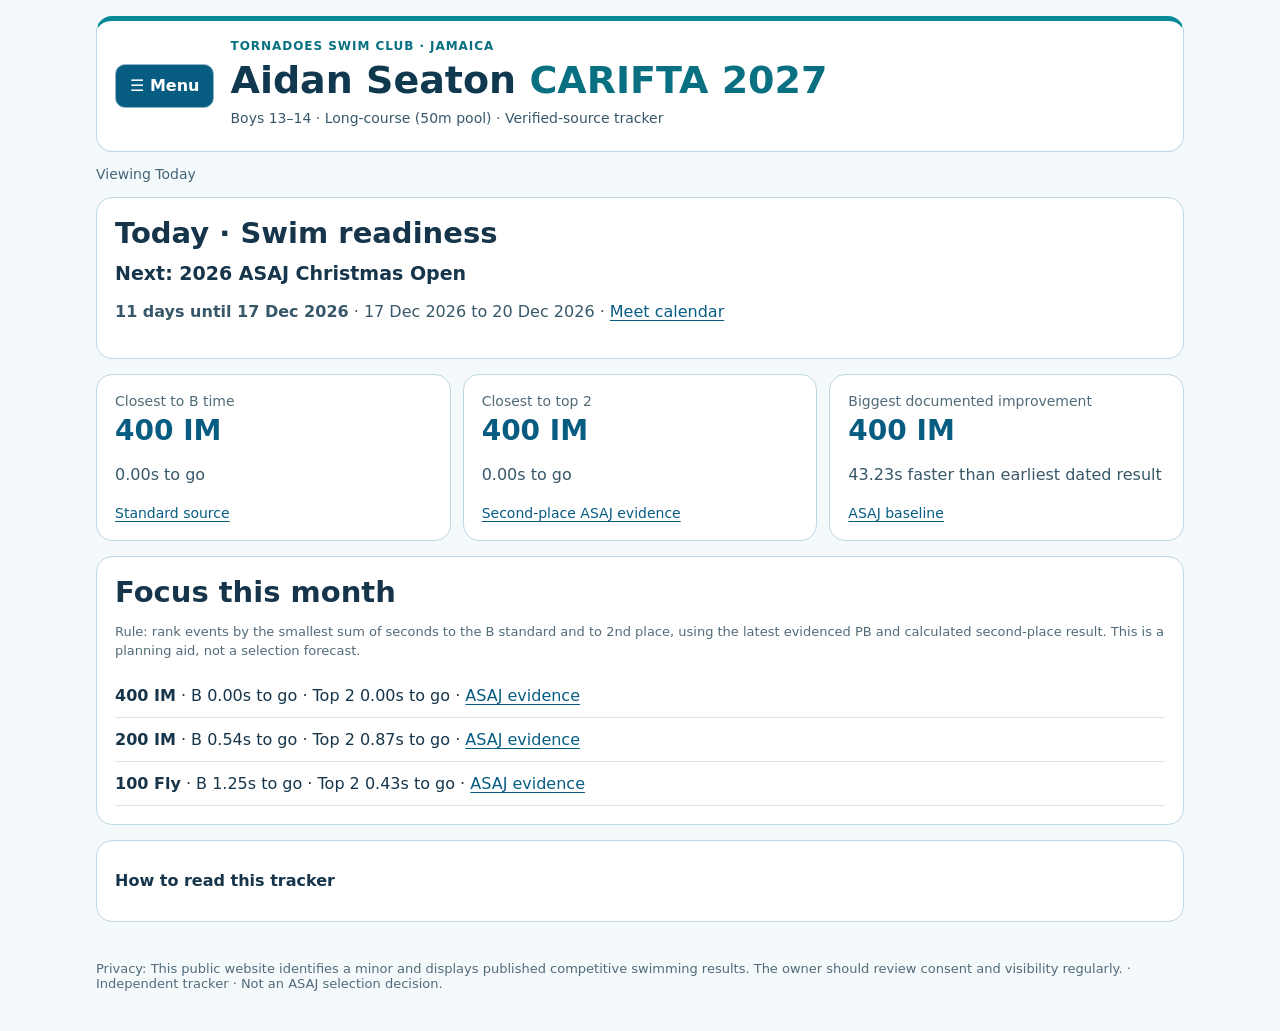
==== commit 453b4326: "Add files via upload" ====
--- a/docs/index.html
+++ b/docs/index.html
@@ -1,7 +1,7 @@
 <!doctype html>
-<html lang="en"><head><meta charset="utf-8"><meta name="viewport" content="width=device-width,initial-scale=1"><title>Aidan Seaton | CARIFTA 2027 Tracker</title><link rel="stylesheet" href="style.css?v=20261105-p0p1p2"></head>
+<html lang="en"><head><meta charset="utf-8"><meta name="viewport" content="width=device-width,initial-scale=1"><title>Aidan Seaton | CARIFTA 2027 Tracker</title><link rel="stylesheet" href="style.css?v=20261105-current-ranks"></head>
 <body><main class="wrap"><header class="site-head"><button class="dashboard-menu-toggle" id="menu-toggle" type="button" aria-controls="dashboard-nav" aria-expanded="false" aria-label="Open navigation menu">☰ <span>Menu</span></button><div><div class="eyebrow">TORNADOES SWIM CLUB · JAMAICA</div><h1>Aidan Seaton <span>CARIFTA 2027</span></h1><p>Boys 13–14 · Long-course (50m pool) · Verified-source tracker</p></div></header>
 <nav class="dashboard-menu" id="dashboard-nav" aria-label="Dashboard pages"><button data-tab="today" class="active" aria-selected="true">Today</button><button data-tab="events" aria-selected="false">Events</button><button data-tab="rivals" aria-selected="false">Rivals</button><button data-tab="meets" aria-selected="false">Meet Plan</button><button data-tab="evidence" aria-selected="false">Evidence</button><button data-tab="admin" hidden aria-selected="false">Upload ASAJ PDFs</button></nav>
 <div id="status" role="status">Loading verified data…</div><section id="content" aria-live="polite"></section>
-<details class="panel" id="how-to-read"><summary>How to read this tracker</summary><p>CARIFTA A and B standards are qualifying-time benchmarks, not guaranteed selection. Under the supplied criteria, qualifying-period ranking and other eligibility requirements matter. The 29 Sep 2026 rankings are a historical snapshot, not a current selection ranking. An overall PB may have been achieved outside the eligible period. ASAJ LCM evidence and unverified SwimCloud SCM results are never combined. Meet-range dates do not establish an exact race day. This independent tracker is not an official ASAJ publication.</p><p>Progress bars show improvement from the swimmer's earliest documented comparable ASAJ LCM time to the B standard. They are hidden if that baseline or the target is unavailable, or if the baseline was already faster than the B standard. Rankings and times link to their original sources where provided; the supplied September ranking PDF does not include a page reference in every source CSV.</p></details>
-<footer>Privacy: This public website identifies a minor and displays published competitive swimming results. The owner should review consent and visibility regularly. · Independent tracker · Not an ASAJ selection decision.</footer></main><script src="app.js?v=20261105-p0p1p2" defer></script></body></html>+<details class="panel" id="how-to-read"><summary>How to read this tracker</summary><p>CARIFTA A and B standards are qualifying-time benchmarks, not guaranteed selection. Under the supplied criteria, qualifying-period ranking and other eligibility requirements matter. The 29 Sep 2026 rankings are a historical snapshot. Calculated rankings use imported ASAJ-verified LCM races and recorded ages at each meet; they are not official current-age national rankings or selection rankings. An overall PB may have been achieved outside the eligible period. ASAJ LCM evidence and unverified SwimCloud SCM results are never combined. Meet-range dates do not establish an exact race day. This independent tracker is not an official ASAJ publication.</p><p>Progress bars show improvement from the swimmer's earliest documented comparable ASAJ LCM time to the B standard. They are hidden if that baseline or the target is unavailable, or if the baseline was already faster than the B standard. Rankings and times link to their original sources where provided; the supplied September ranking PDF does not include a page reference in every source CSV.</p></details>
+<footer>Privacy: This public website identifies a minor and displays published competitive swimming results. The owner should review consent and visibility regularly. · Independent tracker · Not an ASAJ selection decision.</footer></main><script src="app.js?v=20261105-current-ranks" defer></script></body></html>
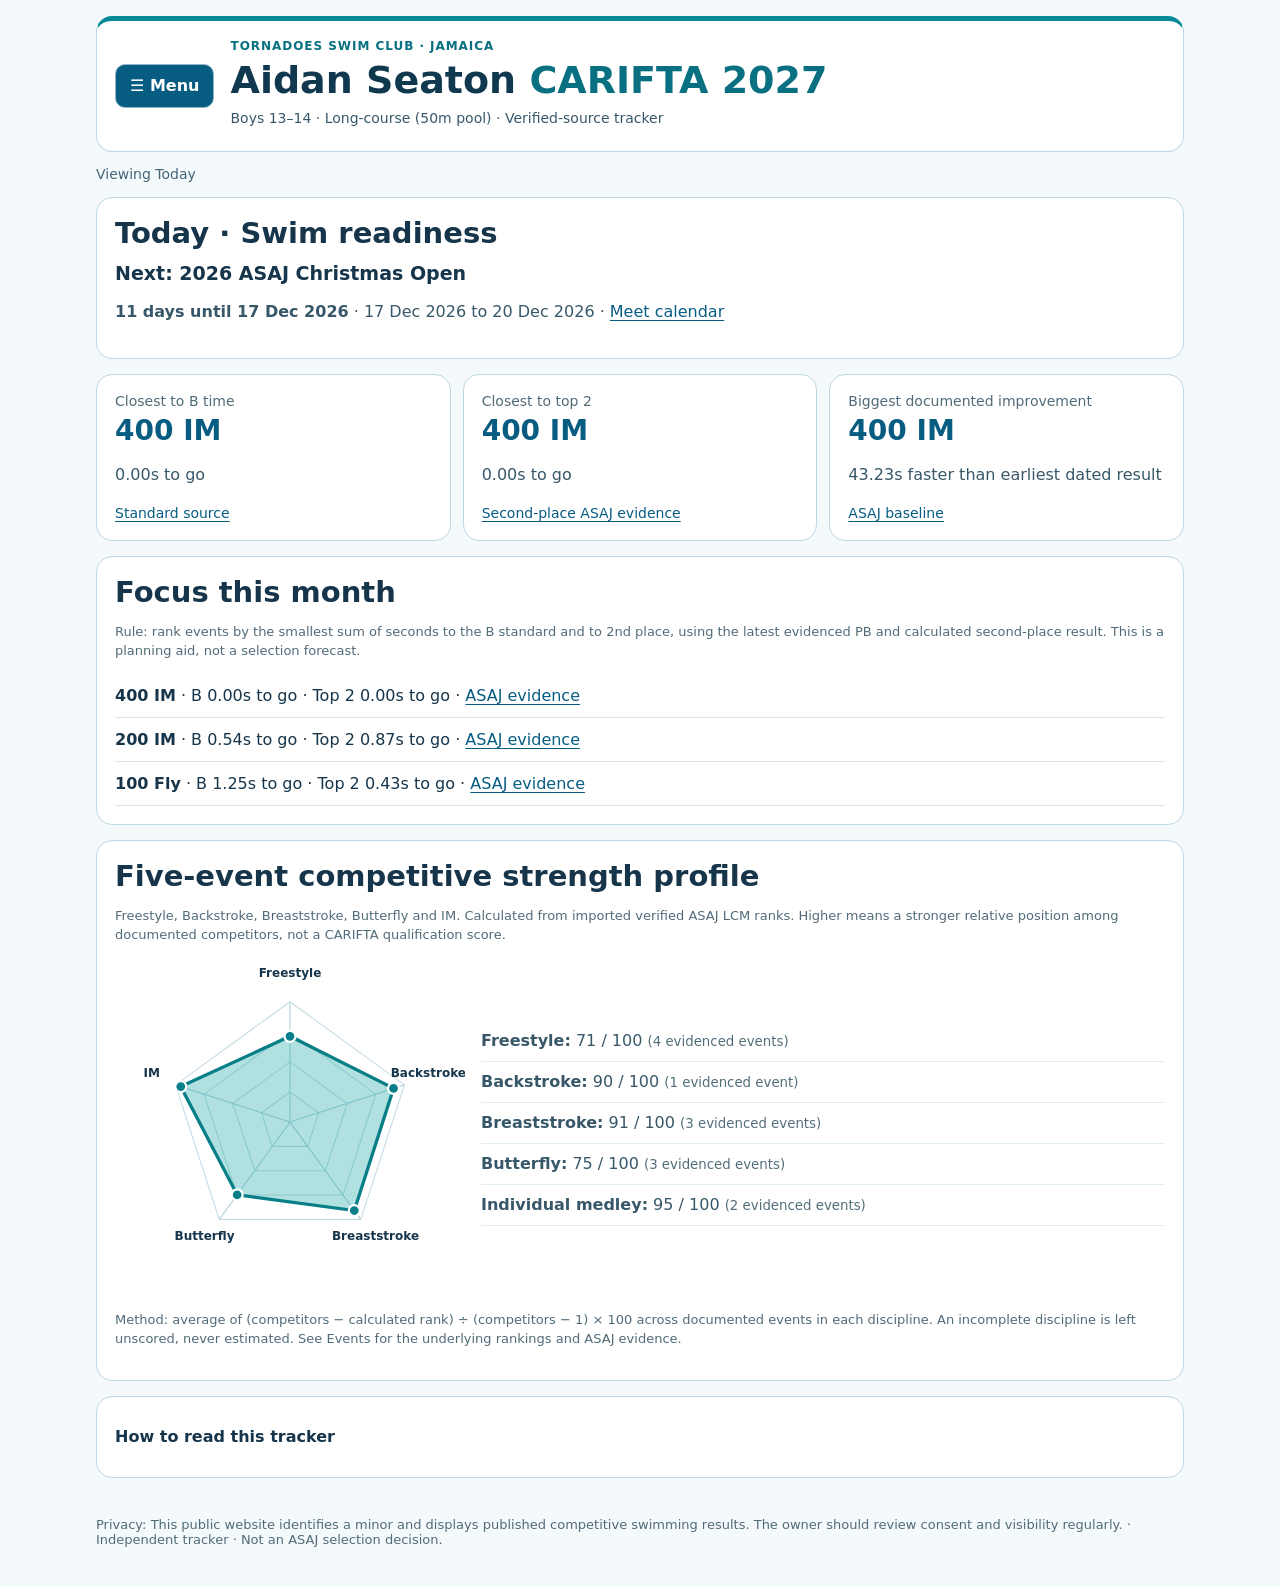
==== commit d387a436: "Add files via upload" ====
--- a/docs/index.html
+++ b/docs/index.html
@@ -1,7 +1,7 @@
 <!doctype html>
-<html lang="en"><head><meta charset="utf-8"><meta name="viewport" content="width=device-width,initial-scale=1"><title>Aidan Seaton | CARIFTA 2027 Tracker</title><link rel="stylesheet" href="style.css?v=20261105-current-ranks"></head>
+<html lang="en"><head><meta charset="utf-8"><meta name="viewport" content="width=device-width,initial-scale=1"><title>Aidan Seaton | CARIFTA 2027 Tracker</title><link rel="stylesheet" href="style.css?v=20261105-strength-complete"></head>
 <body><main class="wrap"><header class="site-head"><button class="dashboard-menu-toggle" id="menu-toggle" type="button" aria-controls="dashboard-nav" aria-expanded="false" aria-label="Open navigation menu">☰ <span>Menu</span></button><div><div class="eyebrow">TORNADOES SWIM CLUB · JAMAICA</div><h1>Aidan Seaton <span>CARIFTA 2027</span></h1><p>Boys 13–14 · Long-course (50m pool) · Verified-source tracker</p></div></header>
 <nav class="dashboard-menu" id="dashboard-nav" aria-label="Dashboard pages"><button data-tab="today" class="active" aria-selected="true">Today</button><button data-tab="events" aria-selected="false">Events</button><button data-tab="rivals" aria-selected="false">Rivals</button><button data-tab="meets" aria-selected="false">Meet Plan</button><button data-tab="evidence" aria-selected="false">Evidence</button><button data-tab="admin" hidden aria-selected="false">Upload ASAJ PDFs</button></nav>
 <div id="status" role="status">Loading verified data…</div><section id="content" aria-live="polite"></section>
 <details class="panel" id="how-to-read"><summary>How to read this tracker</summary><p>CARIFTA A and B standards are qualifying-time benchmarks, not guaranteed selection. Under the supplied criteria, qualifying-period ranking and other eligibility requirements matter. The 29 Sep 2026 rankings are a historical snapshot. Calculated rankings use imported ASAJ-verified LCM races and recorded ages at each meet; they are not official current-age national rankings or selection rankings. An overall PB may have been achieved outside the eligible period. ASAJ LCM evidence and unverified SwimCloud SCM results are never combined. Meet-range dates do not establish an exact race day. This independent tracker is not an official ASAJ publication.</p><p>Progress bars show improvement from the swimmer's earliest documented comparable ASAJ LCM time to the B standard. They are hidden if that baseline or the target is unavailable, or if the baseline was already faster than the B standard. Rankings and times link to their original sources where provided; the supplied September ranking PDF does not include a page reference in every source CSV.</p></details>
-<footer>Privacy: This public website identifies a minor and displays published competitive swimming results. The owner should review consent and visibility regularly. · Independent tracker · Not an ASAJ selection decision.</footer></main><script src="app.js?v=20261105-current-ranks" defer></script></body></html>+<footer>Privacy: This public website identifies a minor and displays published competitive swimming results. The owner should review consent and visibility regularly. · Independent tracker · Not an ASAJ selection decision.</footer></main><script src="app.js?v=20261105-strength-complete" defer></script></body></html>
--- a/docs/style.css
+++ b/docs/style.css
@@ -2,3 +2,6 @@
 :root{font-family:system-ui,-apple-system,"Segoe UI",sans-serif;color:#16354b;background:#f4f9fb;font-size:16px}*{box-sizing:border-box}body{margin:0;overflow-x:hidden}.wrap{max-width:1120px;margin:auto;padding:16px}a{color:#075c83;text-underline-offset:3px}a:focus-visible,button:focus-visible,summary:focus-visible,textarea:focus-visible,input:focus-visible{outline:3px solid #f0a800;outline-offset:3px}header,.panel,.event-card,.mini-card{background:white;border:1px solid #bed7e3;border-radius:16px;padding:18px}.site-head{display:flex;align-items:center;gap:16px;border-top:5px solid #078a97}.site-head>div{min-width:0}.eyebrow{font-size:12px;font-weight:800;letter-spacing:.08em;color:#087080}h1{font-size:clamp(24px,4vw,38px);margin:5px 0;color:#103950;line-height:1.18}h1 span{color:#087080}h2{font-size:clamp(22px,3vw,29px);margin:0 0 12px}h3{font-size:19px;margin:0 0 9px}p{line-height:1.5;color:#38586a}header p{margin:4px 0;font-size:14px}.dashboard-menu-toggle,button,.btn{min-height:44px;cursor:pointer;border:1px solid #91b5c5;background:#e7f4f8;color:#103950;border-radius:10px;padding:10px 14px;font:inherit;font-weight:700}.dashboard-menu-toggle{flex:none;background:#075d81;color:white}.dashboard-menu{display:none;position:absolute;z-index:20;top:auto;left:16px;margin:7px 0;width:min(300px,calc(100vw - 32px));padding:10px;background:white;border:1px solid #9bbdce;border-radius:13px;box-shadow:0 14px 30px #16354b35;flex-direction:column;gap:5px}.dashboard-menu.open{display:flex}.dashboard-menu button{text-align:left;width:100%}.dashboard-menu button.active{background:#f7d35d}button[hidden]{display:none!important}#status{font-size:14px;margin:14px 0;color:#456579}.panel{margin:15px 0}.grid{display:grid;grid-template-columns:repeat(3,minmax(0,1fr));gap:12px}.mini-card{min-width:0}.mini-card small{display:block;color:#526b79;font-size:14px}.mini-card strong{display:block;color:#075d81;font-size:clamp(21px,3vw,28px);margin:5px 0}.mini-card a{font-size:14px}.event-grid{display:grid;grid-template-columns:repeat(2,minmax(0,1fr));gap:12px}.event-card{min-width:0}.event-card .metric-grid{display:grid;grid-template-columns:repeat(2,minmax(0,1fr));gap:10px;margin:12px 0}.event-card .metric-grid div{min-width:0}.event-card .metric-grid small{display:block;color:#526b79}.event-card .metric-grid strong{display:block;font-size:21px;color:#0b566c}.status-label{display:inline-block;padding:5px 9px;border-radius:20px;background:#fff1cb;color:#775000;font-size:13px;font-weight:700}.bar{height:12px;background:#e5eef2;border-radius:20px;overflow:hidden}.bar>span{display:block;height:100%;background:#0c988a}.subtle{font-size:13px;color:#526b79}.source-line{font-size:14px;margin:9px 0}.table-wrap{max-width:100%;overflow-x:auto}table{border-collapse:collapse;width:100%}th,td{padding:10px;text-align:left;border-bottom:1px solid #d5e5ec;font-size:14px}th{color:#075d81}details summary{cursor:pointer;font-weight:750;min-height:44px;display:flex;align-items:center}textarea{width:100%;min-height:100px;border:1px solid #92b7c5;border-radius:10px;padding:12px;font:inherit}footer{font-size:13px;color:#526b79;padding:24px 0}.list-row{padding:12px 0;border-bottom:1px solid #d7e7ec}.toolbar{display:flex;gap:10px;flex-wrap:wrap;align-items:center;margin:12px 0}.toolbar>*{max-width:100%}.hidden{display:none!important}@media(max-width:650px){.wrap{padding:10px}.site-head{padding:13px;gap:10px}.dashboard-menu-toggle{padding:10px}.dashboard-menu-toggle span{display:none}.grid,.event-grid{grid-template-columns:1fr}.mini-card{padding:13px}.event-card{padding:15px}h1{font-size:23px}header p{font-size:13px}body{font-size:16px}}@media print{.dashboard-menu-toggle,.dashboard-menu,.toolbar,footer,#how-to-read{display:none!important}.wrap{max-width:none;padding:0}header{padding:7px;border:0}.panel,.event-card{break-inside:avoid}.event-grid{grid-template-columns:repeat(2,1fr)}body{font-size:11px}.print-only{display:block!important}.no-print{display:none!important}}.print-only{display:none}
 
 @media print{#content>.panel:not(#coach-sheet){display:none!important}#content>.event-grid{display:none!important}#coach-sheet{display:block!important;border:0;padding:0}#coach-sheet p{font-size:10px;margin:4px 0}#status{display:none!important}}
+
+/* Responsive competitive-strength diagram and event intelligence */
+.strength-layout{display:grid;grid-template-columns:minmax(0,350px) minmax(0,1fr);align-items:center;gap:16px}.strength-layout svg{width:100%;height:auto;max-width:350px}.strength-legend p{margin:8px 0;border-bottom:1px solid #e0edf2;padding-bottom:8px}.strength-legend small{color:#536e7b}.analytics-grid{display:grid;grid-template-columns:repeat(2,minmax(0,1fr));gap:10px}.analytics-item{border:1px solid #c5dfe7;border-radius:12px;padding:12px;display:flex;flex-direction:column;gap:5px;min-width:0}.analytics-item span{font-size:14px;overflow-wrap:anywhere}@media(max-width:650px){.strength-layout,.analytics-grid{grid-template-columns:1fr}.strength-layout svg{max-width:320px;margin:auto}.strength-panel{padding:12px}.strength-legend{display:grid;grid-template-columns:repeat(2,minmax(0,1fr));gap:6px}.strength-legend p{font-size:13px}}@media print{.strength-panel{display:none!important}}
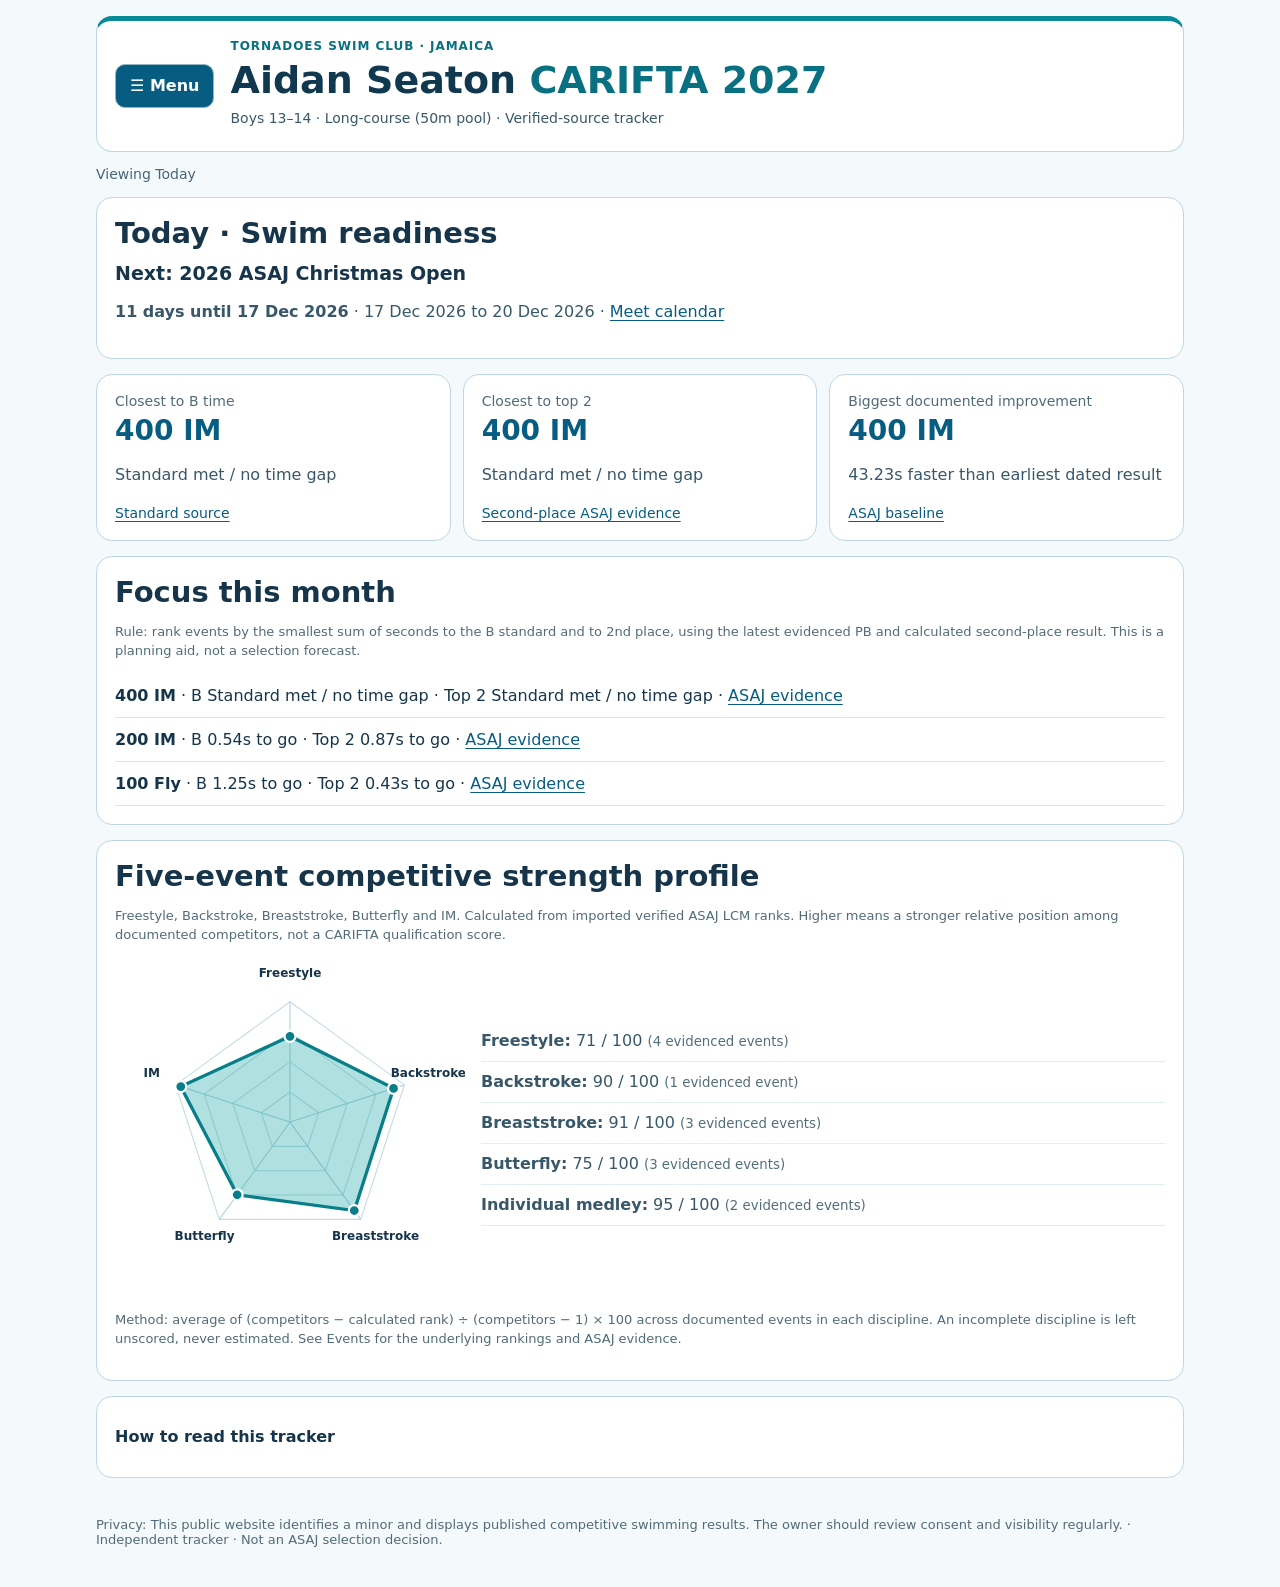
==== commit b7bbf56d: "Add files via upload" ====
--- a/docs/index.html
+++ b/docs/index.html
@@ -1,7 +1,7 @@
 <!doctype html>
-<html lang="en"><head><meta charset="utf-8"><meta name="viewport" content="width=device-width,initial-scale=1"><title>Aidan Seaton | CARIFTA 2027 Tracker</title><link rel="stylesheet" href="style.css?v=20261105-strength-complete"></head>
+<html lang="en"><head><meta charset="utf-8"><meta name="viewport" content="width=device-width,initial-scale=1"><title>Aidan Seaton | CARIFTA 2027 Tracker</title><link rel="stylesheet" href="style.css?v=20261105-rivals-swim"></head>
 <body><main class="wrap"><header class="site-head"><button class="dashboard-menu-toggle" id="menu-toggle" type="button" aria-controls="dashboard-nav" aria-expanded="false" aria-label="Open navigation menu">☰ <span>Menu</span></button><div><div class="eyebrow">TORNADOES SWIM CLUB · JAMAICA</div><h1>Aidan Seaton <span>CARIFTA 2027</span></h1><p>Boys 13–14 · Long-course (50m pool) · Verified-source tracker</p></div></header>
-<nav class="dashboard-menu" id="dashboard-nav" aria-label="Dashboard pages"><button data-tab="today" class="active" aria-selected="true">Today</button><button data-tab="events" aria-selected="false">Events</button><button data-tab="rivals" aria-selected="false">Rivals</button><button data-tab="meets" aria-selected="false">Meet Plan</button><button data-tab="evidence" aria-selected="false">Evidence</button><button data-tab="admin" hidden aria-selected="false">Upload ASAJ PDFs</button></nav>
+<nav class="dashboard-menu" id="dashboard-nav" aria-label="Dashboard pages"><button data-tab="today" class="active" aria-selected="true">Today</button><button data-tab="events" aria-selected="false">Events</button><button data-tab="rivals" aria-selected="false">Rivals</button><button data-tab="swim" aria-selected="false">Swim Intelligence</button><button data-tab="meets" aria-selected="false">Meet Plan</button><button data-tab="evidence" aria-selected="false">Evidence</button><button data-tab="admin" hidden aria-selected="false">Upload ASAJ PDFs</button></nav>
 <div id="status" role="status">Loading verified data…</div><section id="content" aria-live="polite"></section>
 <details class="panel" id="how-to-read"><summary>How to read this tracker</summary><p>CARIFTA A and B standards are qualifying-time benchmarks, not guaranteed selection. Under the supplied criteria, qualifying-period ranking and other eligibility requirements matter. The 29 Sep 2026 rankings are a historical snapshot. Calculated rankings use imported ASAJ-verified LCM races and recorded ages at each meet; they are not official current-age national rankings or selection rankings. An overall PB may have been achieved outside the eligible period. ASAJ LCM evidence and unverified SwimCloud SCM results are never combined. Meet-range dates do not establish an exact race day. This independent tracker is not an official ASAJ publication.</p><p>Progress bars show improvement from the swimmer's earliest documented comparable ASAJ LCM time to the B standard. They are hidden if that baseline or the target is unavailable, or if the baseline was already faster than the B standard. Rankings and times link to their original sources where provided; the supplied September ranking PDF does not include a page reference in every source CSV.</p></details>
-<footer>Privacy: This public website identifies a minor and displays published competitive swimming results. The owner should review consent and visibility regularly. · Independent tracker · Not an ASAJ selection decision.</footer></main><script src="app.js?v=20261105-strength-complete" defer></script></body></html>+<footer>Privacy: This public website identifies a minor and displays published competitive swimming results. The owner should review consent and visibility regularly. · Independent tracker · Not an ASAJ selection decision.</footer></main><script src="app.js?v=20261105-rivals-swim" defer></script></body></html>
--- a/docs/style.css
+++ b/docs/style.css
@@ -5,3 +5,10 @@
 
 /* Responsive competitive-strength diagram and event intelligence */
 .strength-layout{display:grid;grid-template-columns:minmax(0,350px) minmax(0,1fr);align-items:center;gap:16px}.strength-layout svg{width:100%;height:auto;max-width:350px}.strength-legend p{margin:8px 0;border-bottom:1px solid #e0edf2;padding-bottom:8px}.strength-legend small{color:#536e7b}.analytics-grid{display:grid;grid-template-columns:repeat(2,minmax(0,1fr));gap:10px}.analytics-item{border:1px solid #c5dfe7;border-radius:12px;padding:12px;display:flex;flex-direction:column;gap:5px;min-width:0}.analytics-item span{font-size:14px;overflow-wrap:anywhere}@media(max-width:650px){.strength-layout,.analytics-grid{grid-template-columns:1fr}.strength-layout svg{max-width:320px;margin:auto}.strength-panel{padding:12px}.strength-legend{display:grid;grid-template-columns:repeat(2,minmax(0,1fr));gap:6px}.strength-legend p{font-size:13px}}@media print{.strength-panel{display:none!important}}
+
+/* Rival cohort selector and restored Swim Intelligence */
+#rival-age-group{min-height:44px;max-width:100%;border:1px solid #91b5c5;border-radius:9px;padding:9px;background:white;color:#16354b;font:inherit}
+.rival-evidence{display:block;margin:5px 0;line-height:1.5;overflow-wrap:anywhere}
+.swim-history-chart{width:100%;max-width:600px;height:auto;background:#f5fbfc;border-radius:10px;margin:8px 0}
+.swim-races p{border-bottom:1px solid #d9e7ee;padding:8px 0;margin:0;overflow-wrap:anywhere}
+@media(max-width:650px){.strength-layout svg{max-width:300px}.rival-evidence{font-size:12px}}
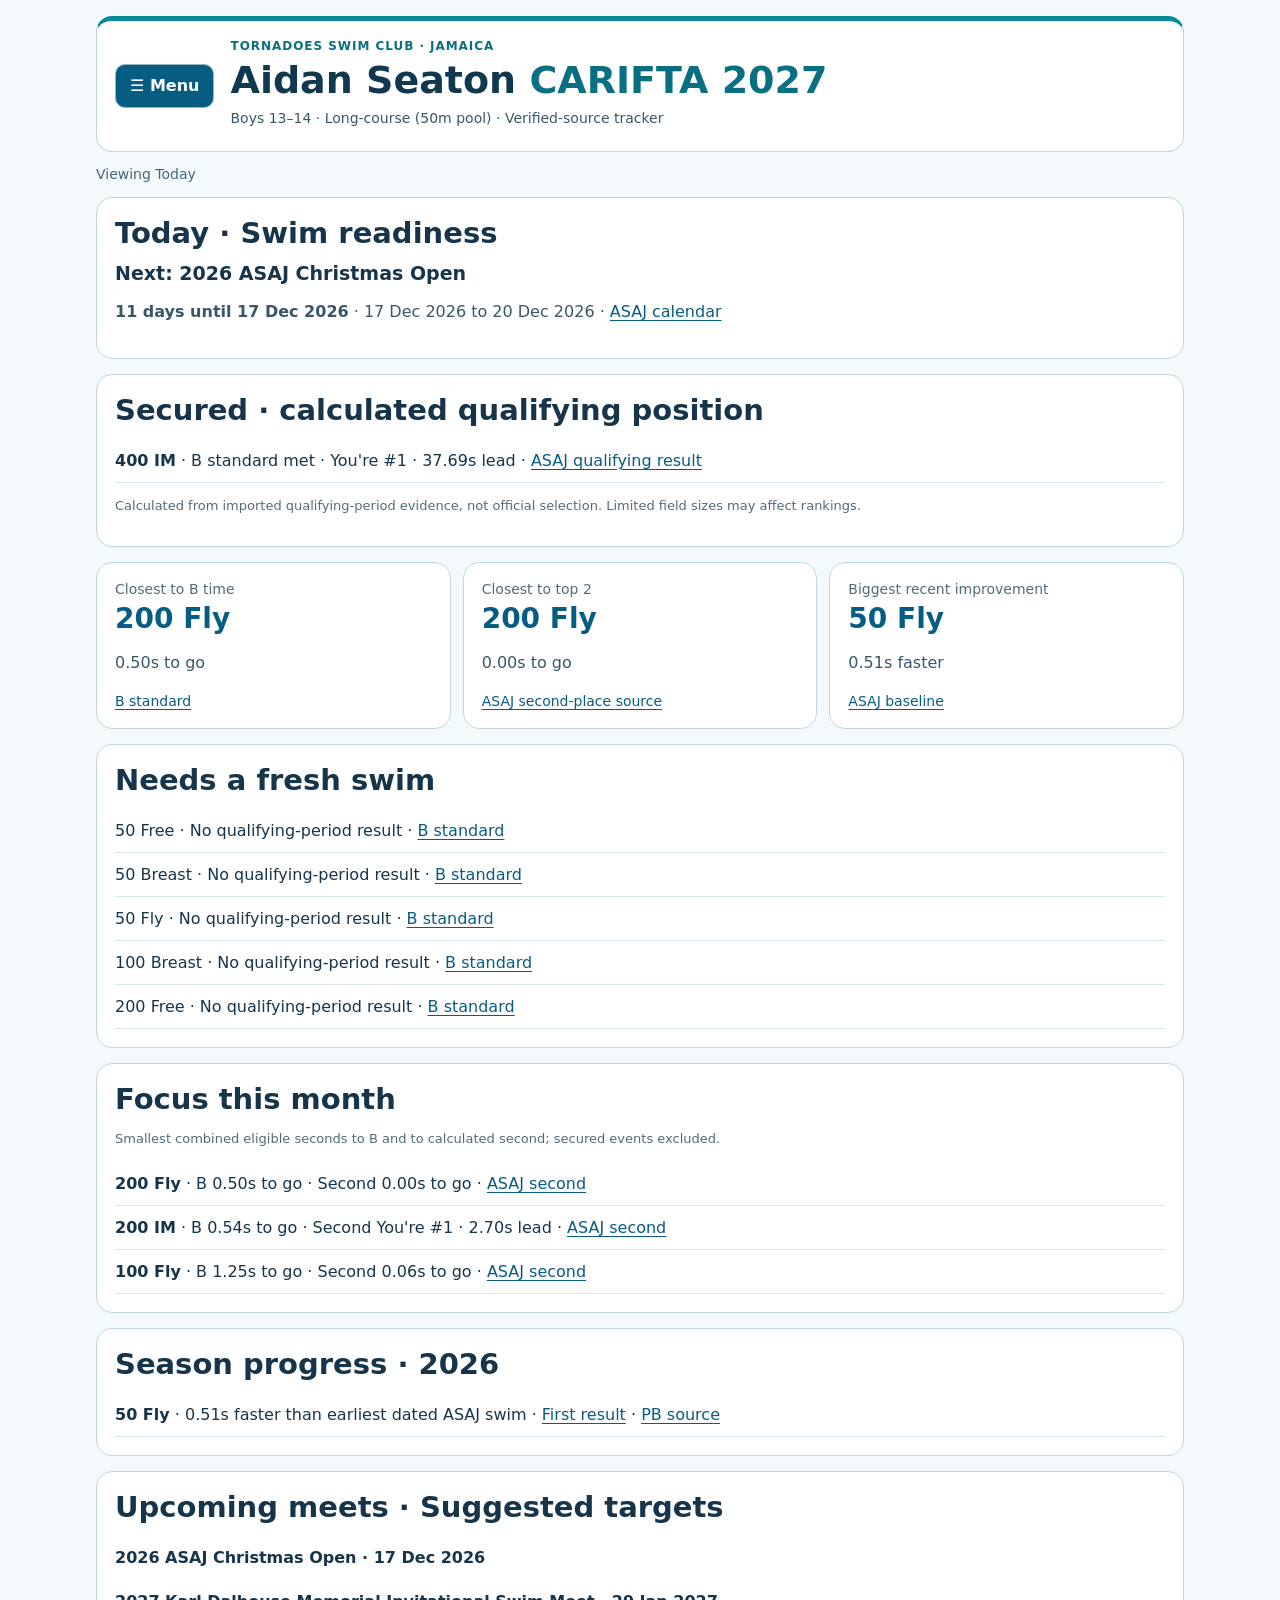
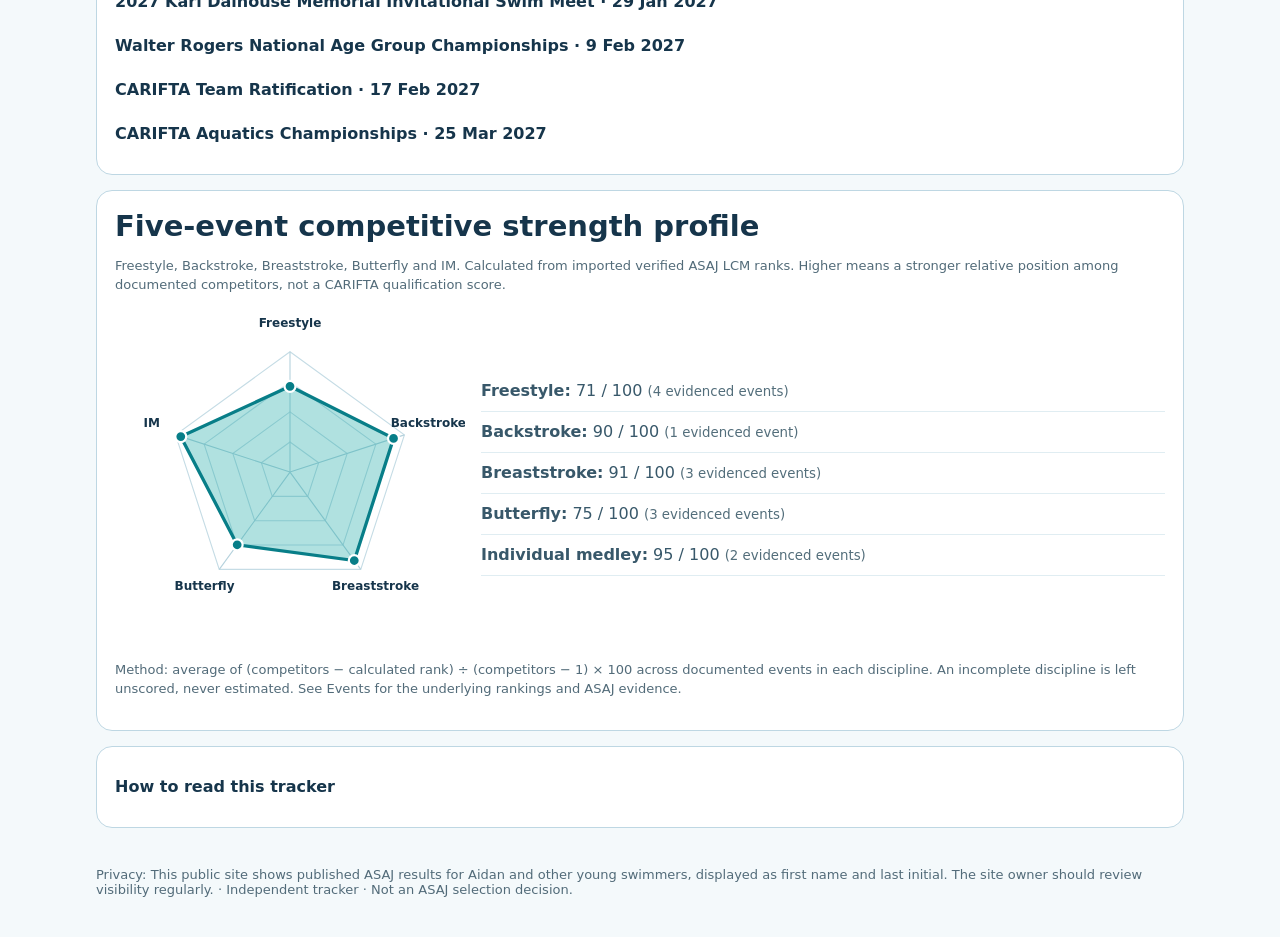
==== commit c929c054: "Add files via upload" ====
--- a/docs/index.html
+++ b/docs/index.html
@@ -1,7 +1,7 @@
 <!doctype html>
-<html lang="en"><head><meta charset="utf-8"><meta name="viewport" content="width=device-width,initial-scale=1"><title>Aidan Seaton | CARIFTA 2027 Tracker</title><link rel="stylesheet" href="style.css?v=20261105-rivals-swim"></head>
+<html lang="en"><head><meta charset="utf-8"><meta name="viewport" content="width=device-width,initial-scale=1"><title>Aidan Seaton | CARIFTA 2027 Tracker</title><link rel="stylesheet" href="style.css?v=20261105-round2"></head>
 <body><main class="wrap"><header class="site-head"><button class="dashboard-menu-toggle" id="menu-toggle" type="button" aria-controls="dashboard-nav" aria-expanded="false" aria-label="Open navigation menu">☰ <span>Menu</span></button><div><div class="eyebrow">TORNADOES SWIM CLUB · JAMAICA</div><h1>Aidan Seaton <span>CARIFTA 2027</span></h1><p>Boys 13–14 · Long-course (50m pool) · Verified-source tracker</p></div></header>
-<nav class="dashboard-menu" id="dashboard-nav" aria-label="Dashboard pages"><button data-tab="today" class="active" aria-selected="true">Today</button><button data-tab="events" aria-selected="false">Events</button><button data-tab="rivals" aria-selected="false">Rivals</button><button data-tab="swim" aria-selected="false">Swim Intelligence</button><button data-tab="meets" aria-selected="false">Meet Plan</button><button data-tab="evidence" aria-selected="false">Evidence</button><button data-tab="admin" hidden aria-selected="false">Upload ASAJ PDFs</button></nav>
+<nav class="dashboard-menu" id="dashboard-nav" aria-label="Dashboard pages"><button data-tab="today" class="active" aria-selected="true">Today</button><button data-tab="events" aria-selected="false">Events</button><button data-tab="rivals" aria-selected="false">Rivals</button><button data-tab="swim" aria-selected="false">Swim Intelligence</button><button data-tab="evidence" aria-selected="false">Evidence</button><button data-tab="admin" hidden aria-selected="false">Upload ASAJ PDFs</button></nav>
 <div id="status" role="status">Loading verified data…</div><section id="content" aria-live="polite"></section>
 <details class="panel" id="how-to-read"><summary>How to read this tracker</summary><p>CARIFTA A and B standards are qualifying-time benchmarks, not guaranteed selection. Under the supplied criteria, qualifying-period ranking and other eligibility requirements matter. The 29 Sep 2026 rankings are a historical snapshot. Calculated rankings use imported ASAJ-verified LCM races and recorded ages at each meet; they are not official current-age national rankings or selection rankings. An overall PB may have been achieved outside the eligible period. ASAJ LCM evidence and unverified SwimCloud SCM results are never combined. Meet-range dates do not establish an exact race day. This independent tracker is not an official ASAJ publication.</p><p>Progress bars show improvement from the swimmer's earliest documented comparable ASAJ LCM time to the B standard. They are hidden if that baseline or the target is unavailable, or if the baseline was already faster than the B standard. Rankings and times link to their original sources where provided; the supplied September ranking PDF does not include a page reference in every source CSV.</p></details>
-<footer>Privacy: This public website identifies a minor and displays published competitive swimming results. The owner should review consent and visibility regularly. · Independent tracker · Not an ASAJ selection decision.</footer></main><script src="app.js?v=20261105-rivals-swim" defer></script></body></html>+<footer>Privacy: This public site shows published ASAJ results for Aidan and other young swimmers, displayed as first name and last initial. The site owner should review visibility regularly. · Independent tracker · Not an ASAJ selection decision.</footer></main><script src="app.js?v=20261105-round2" defer></script></body></html>
--- a/docs/style.css
+++ b/docs/style.css
@@ -1,10 +1,7 @@
 
-:root{font-family:system-ui,-apple-system,"Segoe UI",sans-serif;color:#16354b;background:#f4f9fb;font-size:16px}*{box-sizing:border-box}body{margin:0;overflow-x:hidden}.wrap{max-width:1120px;margin:auto;padding:16px}a{color:#075c83;text-underline-offset:3px}a:focus-visible,button:focus-visible,summary:focus-visible,textarea:focus-visible,input:focus-visible{outline:3px solid #f0a800;outline-offset:3px}header,.panel,.event-card,.mini-card{background:white;border:1px solid #bed7e3;border-radius:16px;padding:18px}.site-head{display:flex;align-items:center;gap:16px;border-top:5px solid #078a97}.site-head>div{min-width:0}.eyebrow{font-size:12px;font-weight:800;letter-spacing:.08em;color:#087080}h1{font-size:clamp(24px,4vw,38px);margin:5px 0;color:#103950;line-height:1.18}h1 span{color:#087080}h2{font-size:clamp(22px,3vw,29px);margin:0 0 12px}h3{font-size:19px;margin:0 0 9px}p{line-height:1.5;color:#38586a}header p{margin:4px 0;font-size:14px}.dashboard-menu-toggle,button,.btn{min-height:44px;cursor:pointer;border:1px solid #91b5c5;background:#e7f4f8;color:#103950;border-radius:10px;padding:10px 14px;font:inherit;font-weight:700}.dashboard-menu-toggle{flex:none;background:#075d81;color:white}.dashboard-menu{display:none;position:absolute;z-index:20;top:auto;left:16px;margin:7px 0;width:min(300px,calc(100vw - 32px));padding:10px;background:white;border:1px solid #9bbdce;border-radius:13px;box-shadow:0 14px 30px #16354b35;flex-direction:column;gap:5px}.dashboard-menu.open{display:flex}.dashboard-menu button{text-align:left;width:100%}.dashboard-menu button.active{background:#f7d35d}button[hidden]{display:none!important}#status{font-size:14px;margin:14px 0;color:#456579}.panel{margin:15px 0}.grid{display:grid;grid-template-columns:repeat(3,minmax(0,1fr));gap:12px}.mini-card{min-width:0}.mini-card small{display:block;color:#526b79;font-size:14px}.mini-card strong{display:block;color:#075d81;font-size:clamp(21px,3vw,28px);margin:5px 0}.mini-card a{font-size:14px}.event-grid{display:grid;grid-template-columns:repeat(2,minmax(0,1fr));gap:12px}.event-card{min-width:0}.event-card .metric-grid{display:grid;grid-template-columns:repeat(2,minmax(0,1fr));gap:10px;margin:12px 0}.event-card .metric-grid div{min-width:0}.event-card .metric-grid small{display:block;color:#526b79}.event-card .metric-grid strong{display:block;font-size:21px;color:#0b566c}.status-label{display:inline-block;padding:5px 9px;border-radius:20px;background:#fff1cb;color:#775000;font-size:13px;font-weight:700}.bar{height:12px;background:#e5eef2;border-radius:20px;overflow:hidden}.bar>span{display:block;height:100%;background:#0c988a}.subtle{font-size:13px;color:#526b79}.source-line{font-size:14px;margin:9px 0}.table-wrap{max-width:100%;overflow-x:auto}table{border-collapse:collapse;width:100%}th,td{padding:10px;text-align:left;border-bottom:1px solid #d5e5ec;font-size:14px}th{color:#075d81}details summary{cursor:pointer;font-weight:750;min-height:44px;display:flex;align-items:center}textarea{width:100%;min-height:100px;border:1px solid #92b7c5;border-radius:10px;padding:12px;font:inherit}footer{font-size:13px;color:#526b79;padding:24px 0}.list-row{padding:12px 0;border-bottom:1px solid #d7e7ec}.toolbar{display:flex;gap:10px;flex-wrap:wrap;align-items:center;margin:12px 0}.toolbar>*{max-width:100%}.hidden{display:none!important}@media(max-width:650px){.wrap{padding:10px}.site-head{padding:13px;gap:10px}.dashboard-menu-toggle{padding:10px}.dashboard-menu-toggle span{display:none}.grid,.event-grid{grid-template-columns:1fr}.mini-card{padding:13px}.event-card{padding:15px}h1{font-size:23px}header p{font-size:13px}body{font-size:16px}}@media print{.dashboard-menu-toggle,.dashboard-menu,.toolbar,footer,#how-to-read{display:none!important}.wrap{max-width:none;padding:0}header{padding:7px;border:0}.panel,.event-card{break-inside:avoid}.event-grid{grid-template-columns:repeat(2,1fr)}body{font-size:11px}.print-only{display:block!important}.no-print{display:none!important}}.print-only{display:none}
-
-@media print{#content>.panel:not(#coach-sheet){display:none!important}#content>.event-grid{display:none!important}#coach-sheet{display:block!important;border:0;padding:0}#coach-sheet p{font-size:10px;margin:4px 0}#status{display:none!important}}
-
+:root{font-family:system-ui,-apple-system,"Segoe UI",sans-serif;color:#16354b;background:#f4f9fb;font-size:16px}*{box-sizing:border-box}body{margin:0;overflow-x:hidden}.wrap{max-width:1120px;margin:auto;padding:16px}a{color:#075c83;text-underline-offset:3px}a:focus-visible,button:focus-visible,summary:focus-visible,textarea:focus-visible,input:focus-visible{outline:3px solid #f0a800;outline-offset:3px}header,.panel,.event-card,.mini-card{background:white;border:1px solid #bed7e3;border-radius:16px;padding:18px}.site-head{display:flex;align-items:center;gap:16px;border-top:5px solid #078a97}.site-head>div{min-width:0}.eyebrow{font-size:12px;font-weight:800;letter-spacing:.08em;color:#087080}h1{font-size:clamp(24px,4vw,38px);margin:5px 0;color:#103950;line-height:1.18}h1 span{color:#087080}h2{font-size:clamp(22px,3vw,29px);margin:0 0 12px}h3{font-size:19px;margin:0 0 9px}p{line-height:1.5;color:#38586a}header p{margin:4px 0;font-size:14px}.dashboard-menu-toggle,button,.btn{min-height:44px;cursor:pointer;border:1px solid #91b5c5;background:#e7f4f8;color:#103950;border-radius:10px;padding:10px 14px;font:inherit;font-weight:700}.dashboard-menu-toggle{flex:none;background:#075d81;color:white}.dashboard-menu{display:none;position:absolute;z-index:20;top:auto;left:16px;margin:7px 0;width:min(300px,calc(100vw - 32px));padding:10px;background:white;border:1px solid #9bbdce;border-radius:13px;box-shadow:0 14px 30px #16354b35;flex-direction:column;gap:5px}.dashboard-menu.open{display:flex}.dashboard-menu button{text-align:left;width:100%}.dashboard-menu button.active{background:#f7d35d}button[hidden]{display:none!important}#status{font-size:14px;margin:14px 0;color:#456579}.panel{margin:15px 0}.grid{display:grid;grid-template-columns:repeat(3,minmax(0,1fr));gap:12px}.mini-card{min-width:0}.mini-card small{display:block;color:#526b79;font-size:14px}.mini-card strong{display:block;color:#075d81;font-size:clamp(21px,3vw,28px);margin:5px 0}.mini-card a{font-size:14px}.event-grid{display:grid;grid-template-columns:repeat(2,minmax(0,1fr));gap:12px}.event-card{min-width:0}.event-card .metric-grid{display:grid;grid-template-columns:repeat(2,minmax(0,1fr));gap:10px;margin:12px 0}.event-card .metric-grid div{min-width:0}.event-card .metric-grid small{display:block;color:#526b79}.event-card .metric-grid strong{display:block;font-size:21px;color:#0b566c}.status-label{display:inline-block;padding:5px 9px;border-radius:20px;background:#fff1cb;color:#775000;font-size:13px;font-weight:700}.bar{height:12px;background:#e5eef2;border-radius:20px;overflow:hidden}.bar>span{display:block;height:100%;background:#0c988a}.subtle{font-size:13px;color:#526b79}.source-line{font-size:14px;margin:9px 0}.table-wrap{max-width:100%;overflow-x:auto}table{border-collapse:collapse;width:100%}th,td{padding:10px;text-align:left;border-bottom:1px solid #d5e5ec;font-size:14px}th{color:#075d81}details summary{cursor:pointer;font-weight:750;min-height:44px;display:flex;align-items:center}textarea{width:100%;min-height:100px;border:1px solid #92b7c5;border-radius:10px;padding:12px;font:inherit}footer{font-size:13px;color:#526b79;padding:24px 0}.list-row{padding:12px 0;border-bottom:1px solid #d7e7ec}.toolbar{display:flex;gap:10px;flex-wrap:wrap;align-items:center;margin:12px 0}.toolbar>*{max-width:100%}.hidden{display:none!important}@media(max-width:650px){.wrap{padding:10px}.site-head{padding:13px;gap:10px}.dashboard-menu-toggle{padding:10px}.dashboard-menu-toggle span{display:none}.grid,.event-grid{grid-template-columns:1fr}.mini-card{padding:13px}.event-card{padding:15px}h1{font-size:23px}header p{font-size:13px}body{font-size:16px}}
 /* Responsive competitive-strength diagram and event intelligence */
-.strength-layout{display:grid;grid-template-columns:minmax(0,350px) minmax(0,1fr);align-items:center;gap:16px}.strength-layout svg{width:100%;height:auto;max-width:350px}.strength-legend p{margin:8px 0;border-bottom:1px solid #e0edf2;padding-bottom:8px}.strength-legend small{color:#536e7b}.analytics-grid{display:grid;grid-template-columns:repeat(2,minmax(0,1fr));gap:10px}.analytics-item{border:1px solid #c5dfe7;border-radius:12px;padding:12px;display:flex;flex-direction:column;gap:5px;min-width:0}.analytics-item span{font-size:14px;overflow-wrap:anywhere}@media(max-width:650px){.strength-layout,.analytics-grid{grid-template-columns:1fr}.strength-layout svg{max-width:320px;margin:auto}.strength-panel{padding:12px}.strength-legend{display:grid;grid-template-columns:repeat(2,minmax(0,1fr));gap:6px}.strength-legend p{font-size:13px}}@media print{.strength-panel{display:none!important}}
+.strength-layout{display:grid;grid-template-columns:minmax(0,350px) minmax(0,1fr);align-items:center;gap:16px}.strength-layout svg{width:100%;height:auto;max-width:350px}.strength-legend p{margin:8px 0;border-bottom:1px solid #e0edf2;padding-bottom:8px}.strength-legend small{color:#536e7b}.analytics-grid{display:grid;grid-template-columns:repeat(2,minmax(0,1fr));gap:10px}.analytics-item{border:1px solid #c5dfe7;border-radius:12px;padding:12px;display:flex;flex-direction:column;gap:5px;min-width:0}.analytics-item span{font-size:14px;overflow-wrap:anywhere}@media(max-width:650px){.strength-layout,.analytics-grid{grid-template-columns:1fr}.strength-layout svg{max-width:320px;margin:auto}.strength-panel{padding:12px}.strength-legend{display:grid;grid-template-columns:repeat(2,minmax(0,1fr));gap:6px}.strength-legend p{font-size:13px}}
 
 /* Rival cohort selector and restored Swim Intelligence */
 #rival-age-group{min-height:44px;max-width:100%;border:1px solid #91b5c5;border-radius:9px;padding:9px;background:white;color:#16354b;font:inherit}
@@ -12,3 +9,17 @@
 .swim-history-chart{width:100%;max-width:600px;height:auto;background:#f5fbfc;border-radius:10px;margin:8px 0}
 .swim-races p{border-bottom:1px solid #d9e7ee;padding:8px 0;margin:0;overflow-wrap:anywhere}
 @media(max-width:650px){.strength-layout svg{max-width:300px}.rival-evidence{font-size:12px}}
+
+/* Rivals: per-event source-linked mobile time comparisons */
+.rival-event-chart{margin:14px 0;padding:12px;border:1px solid #c5dfe6;border-radius:12px;background:#f7fbfc}
+.rival-chart-row{margin:12px 0 16px;min-width:0}
+.rival-chart-head{display:flex;justify-content:space-between;gap:8px;align-items:flex-start;flex-wrap:wrap;font-size:14px}
+.rival-chart-head span{min-width:0;overflow-wrap:anywhere}
+.rival-chart-head small{display:block;font-size:12px;color:#4a6474}
+.rival-chart-track{height:13px;border-radius:8px;background:#e3eef2;margin:5px 0;overflow:hidden}
+.rival-chart-bar{height:100%;border-radius:8px;background:#568ca4}
+.rival-chart-bar.aidan{background:#078c83}.rival-chart-bar.first{background:#355e90}.rival-chart-bar.second{background:#81a6d4}.rival-chart-bar.age12{background:#d89935}
+.rival-chart-evidence{font-size:12px;overflow-wrap:anywhere}
+@media(max-width:650px){.rival-event-chart{padding:10px}.rival-chart-head{font-size:13px}}
+
+.filter-chips{display:flex;gap:8px;flex-wrap:wrap;margin:12px 0}.filter-chips button[aria-pressed="true"]{background:#087e88;color:white}.event-summary{display:grid;grid-template-columns:repeat(3,minmax(0,1fr));gap:8px;margin:12px 0}.event-summary span{padding:8px;background:#f2f9fb;border-radius:9px;font-size:14px}.event-card details{border-top:1px solid #cbdfe6;margin-top:12px}.event-card details p{overflow-wrap:anywhere}@media(max-width:650px){.event-summary{grid-template-columns:1fr}.filter-chips button{font-size:14px;padding:8px 10px}.event-card .metric-grid strong{font-size:18px}}
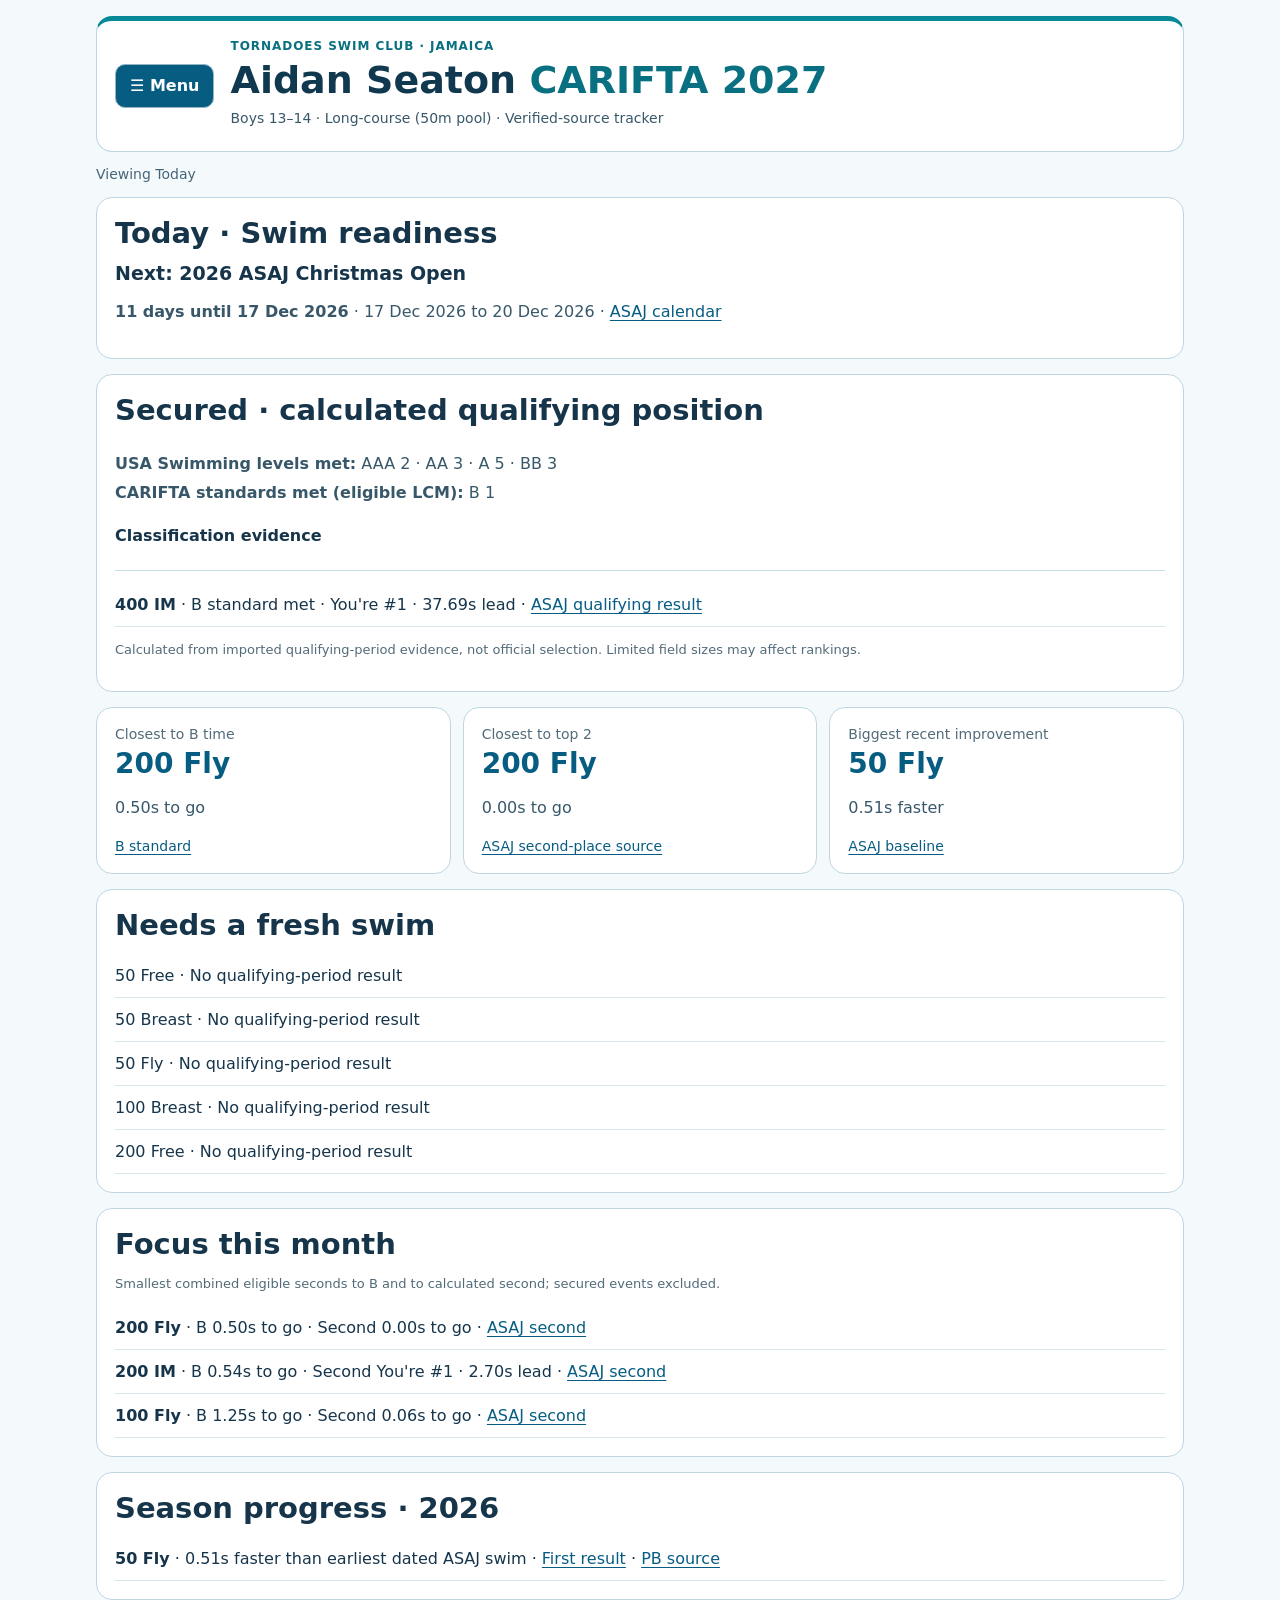
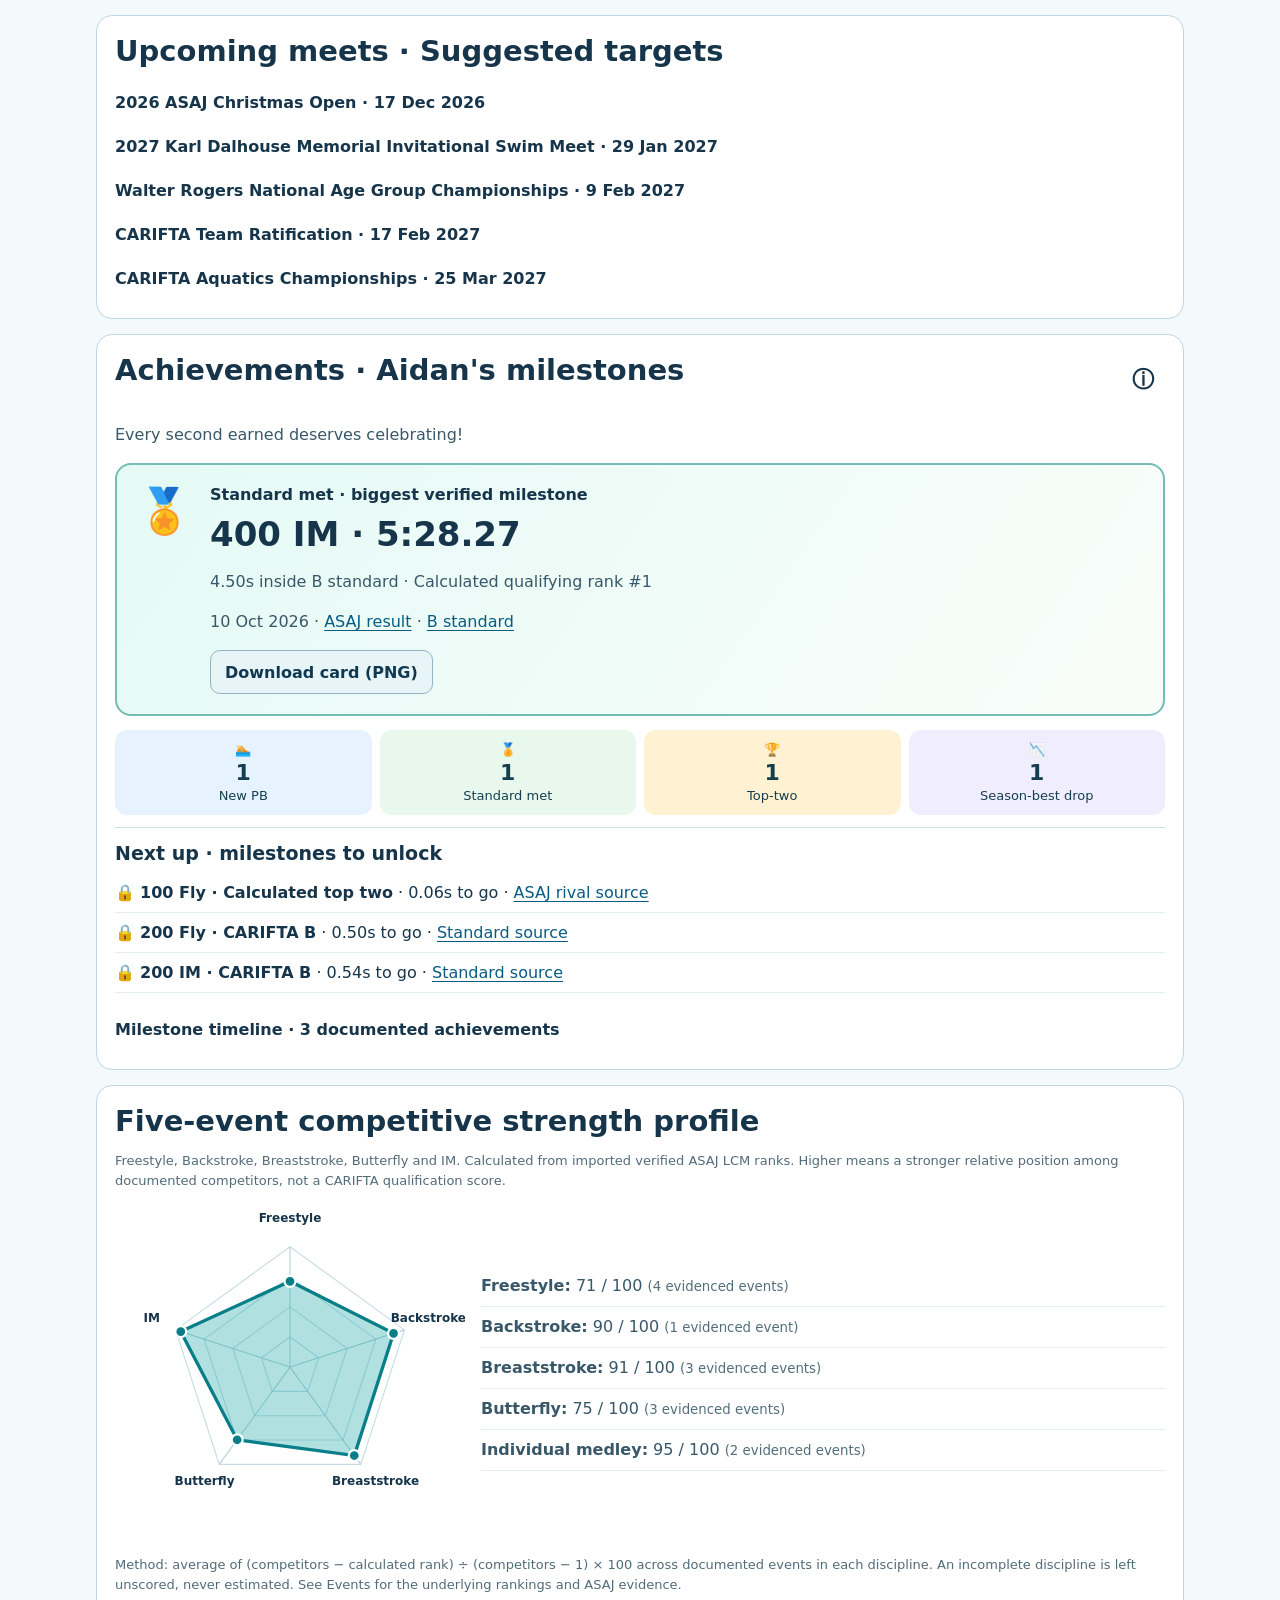
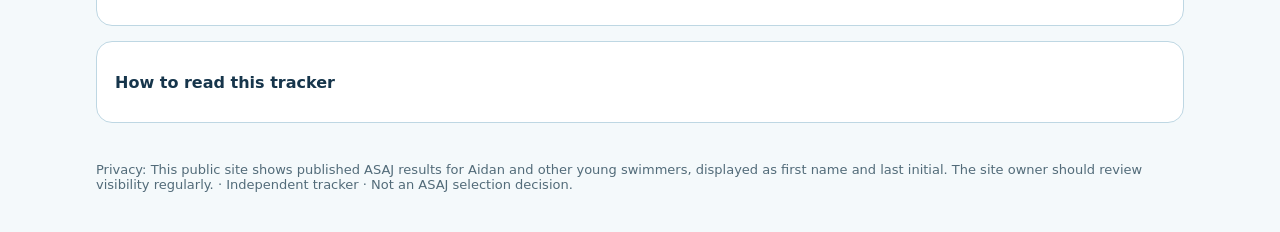
==== commit 72273887: "Add Profile & achievements page to the tracker menu - Add profile.html and images/profile/ photos. -" ====
--- a/docs/index.html
+++ b/docs/index.html
@@ -1,7 +1,7 @@
 <!doctype html>
-<html lang="en"><head><meta charset="utf-8"><meta name="viewport" content="width=device-width,initial-scale=1"><title>Aidan Seaton | CARIFTA 2027 Tracker</title><link rel="stylesheet" href="style.css?v=20261105-round2"></head>
+<html lang="en"><head><meta charset="utf-8"><meta name="viewport" content="width=device-width,initial-scale=1"><title>Aidan Seaton | CARIFTA 2027 Tracker</title><link rel="stylesheet" href="style.css?v=20261117-profile"></head>
 <body><main class="wrap"><header class="site-head"><button class="dashboard-menu-toggle" id="menu-toggle" type="button" aria-controls="dashboard-nav" aria-expanded="false" aria-label="Open navigation menu">☰ <span>Menu</span></button><div><div class="eyebrow">TORNADOES SWIM CLUB · JAMAICA</div><h1>Aidan Seaton <span>CARIFTA 2027</span></h1><p>Boys 13–14 · Long-course (50m pool) · Verified-source tracker</p></div></header>
-<nav class="dashboard-menu" id="dashboard-nav" aria-label="Dashboard pages"><button data-tab="today" class="active" aria-selected="true">Today</button><button data-tab="events" aria-selected="false">Events</button><button data-tab="rivals" aria-selected="false">Rivals</button><button data-tab="swim" aria-selected="false">Swim Intelligence</button><button data-tab="evidence" aria-selected="false">Evidence</button><button data-tab="admin" hidden aria-selected="false">Upload ASAJ PDFs</button></nav>
+<nav class="dashboard-menu" id="dashboard-nav" aria-label="Dashboard pages"><button data-tab="today" class="active" aria-selected="true">Today</button><button data-tab="events" aria-selected="false">Events</button><button data-tab="rivals" aria-selected="false">Rivals</button><button data-tab="swim" aria-selected="false">Swim Intelligence</button><button data-tab="evidence" aria-selected="false">Evidence</button><a class="menu-link" href="profile.html">Profile &amp; achievements</a><button data-tab="admin" hidden aria-selected="false">Upload ASAJ PDFs</button></nav>
 <div id="status" role="status">Loading verified data…</div><section id="content" aria-live="polite"></section>
 <details class="panel" id="how-to-read"><summary>How to read this tracker</summary><p>CARIFTA A and B standards are qualifying-time benchmarks, not guaranteed selection. Under the supplied criteria, qualifying-period ranking and other eligibility requirements matter. The 29 Sep 2026 rankings are a historical snapshot. Calculated rankings use imported ASAJ-verified LCM races and recorded ages at each meet; they are not official current-age national rankings or selection rankings. An overall PB may have been achieved outside the eligible period. ASAJ LCM evidence and unverified SwimCloud SCM results are never combined. Meet-range dates do not establish an exact race day. This independent tracker is not an official ASAJ publication.</p><p>Progress bars show improvement from the swimmer's earliest documented comparable ASAJ LCM time to the B standard. They are hidden if that baseline or the target is unavailable, or if the baseline was already faster than the B standard. Rankings and times link to their original sources where provided; the supplied September ranking PDF does not include a page reference in every source CSV.</p></details>
-<footer>Privacy: This public site shows published ASAJ results for Aidan and other young swimmers, displayed as first name and last initial. The site owner should review visibility regularly. · Independent tracker · Not an ASAJ selection decision.</footer></main><script src="app.js?v=20261105-round2" defer></script></body></html>+<footer>Privacy: This public site shows published ASAJ results for Aidan and other young swimmers, displayed as first name and last initial. The site owner should review visibility regularly. · Independent tracker · Not an ASAJ selection decision.</footer></main><script src="app.js?v=20261117-profile" defer></script></body></html>
--- a/docs/style.css
+++ b/docs/style.css
@@ -1,5 +1,5 @@
 
-:root{font-family:system-ui,-apple-system,"Segoe UI",sans-serif;color:#16354b;background:#f4f9fb;font-size:16px}*{box-sizing:border-box}body{margin:0;overflow-x:hidden}.wrap{max-width:1120px;margin:auto;padding:16px}a{color:#075c83;text-underline-offset:3px}a:focus-visible,button:focus-visible,summary:focus-visible,textarea:focus-visible,input:focus-visible{outline:3px solid #f0a800;outline-offset:3px}header,.panel,.event-card,.mini-card{background:white;border:1px solid #bed7e3;border-radius:16px;padding:18px}.site-head{display:flex;align-items:center;gap:16px;border-top:5px solid #078a97}.site-head>div{min-width:0}.eyebrow{font-size:12px;font-weight:800;letter-spacing:.08em;color:#087080}h1{font-size:clamp(24px,4vw,38px);margin:5px 0;color:#103950;line-height:1.18}h1 span{color:#087080}h2{font-size:clamp(22px,3vw,29px);margin:0 0 12px}h3{font-size:19px;margin:0 0 9px}p{line-height:1.5;color:#38586a}header p{margin:4px 0;font-size:14px}.dashboard-menu-toggle,button,.btn{min-height:44px;cursor:pointer;border:1px solid #91b5c5;background:#e7f4f8;color:#103950;border-radius:10px;padding:10px 14px;font:inherit;font-weight:700}.dashboard-menu-toggle{flex:none;background:#075d81;color:white}.dashboard-menu{display:none;position:absolute;z-index:20;top:auto;left:16px;margin:7px 0;width:min(300px,calc(100vw - 32px));padding:10px;background:white;border:1px solid #9bbdce;border-radius:13px;box-shadow:0 14px 30px #16354b35;flex-direction:column;gap:5px}.dashboard-menu.open{display:flex}.dashboard-menu button{text-align:left;width:100%}.dashboard-menu button.active{background:#f7d35d}button[hidden]{display:none!important}#status{font-size:14px;margin:14px 0;color:#456579}.panel{margin:15px 0}.grid{display:grid;grid-template-columns:repeat(3,minmax(0,1fr));gap:12px}.mini-card{min-width:0}.mini-card small{display:block;color:#526b79;font-size:14px}.mini-card strong{display:block;color:#075d81;font-size:clamp(21px,3vw,28px);margin:5px 0}.mini-card a{font-size:14px}.event-grid{display:grid;grid-template-columns:repeat(2,minmax(0,1fr));gap:12px}.event-card{min-width:0}.event-card .metric-grid{display:grid;grid-template-columns:repeat(2,minmax(0,1fr));gap:10px;margin:12px 0}.event-card .metric-grid div{min-width:0}.event-card .metric-grid small{display:block;color:#526b79}.event-card .metric-grid strong{display:block;font-size:21px;color:#0b566c}.status-label{display:inline-block;padding:5px 9px;border-radius:20px;background:#fff1cb;color:#775000;font-size:13px;font-weight:700}.bar{height:12px;background:#e5eef2;border-radius:20px;overflow:hidden}.bar>span{display:block;height:100%;background:#0c988a}.subtle{font-size:13px;color:#526b79}.source-line{font-size:14px;margin:9px 0}.table-wrap{max-width:100%;overflow-x:auto}table{border-collapse:collapse;width:100%}th,td{padding:10px;text-align:left;border-bottom:1px solid #d5e5ec;font-size:14px}th{color:#075d81}details summary{cursor:pointer;font-weight:750;min-height:44px;display:flex;align-items:center}textarea{width:100%;min-height:100px;border:1px solid #92b7c5;border-radius:10px;padding:12px;font:inherit}footer{font-size:13px;color:#526b79;padding:24px 0}.list-row{padding:12px 0;border-bottom:1px solid #d7e7ec}.toolbar{display:flex;gap:10px;flex-wrap:wrap;align-items:center;margin:12px 0}.toolbar>*{max-width:100%}.hidden{display:none!important}@media(max-width:650px){.wrap{padding:10px}.site-head{padding:13px;gap:10px}.dashboard-menu-toggle{padding:10px}.dashboard-menu-toggle span{display:none}.grid,.event-grid{grid-template-columns:1fr}.mini-card{padding:13px}.event-card{padding:15px}h1{font-size:23px}header p{font-size:13px}body{font-size:16px}}
+:root{font-family:system-ui,-apple-system,"Segoe UI",sans-serif;color:#16354b;background:#f4f9fb;font-size:16px}*{box-sizing:border-box}body{margin:0;overflow-x:hidden}.wrap{max-width:1120px;margin:auto;padding:16px}a{color:#075c83;text-underline-offset:3px}a:focus-visible,button:focus-visible,summary:focus-visible,textarea:focus-visible,input:focus-visible{outline:3px solid #f0a800;outline-offset:3px}header,.panel,.event-card,.mini-card{background:white;border:1px solid #bed7e3;border-radius:16px;padding:18px}.site-head{display:flex;align-items:center;gap:16px;border-top:5px solid #078a97}.site-head>div{min-width:0}.eyebrow{font-size:12px;font-weight:800;letter-spacing:.08em;color:#087080}h1{font-size:clamp(24px,4vw,38px);margin:5px 0;color:#103950;line-height:1.18}h1 span{color:#087080}h2{font-size:clamp(22px,3vw,29px);margin:0 0 12px}h3{font-size:19px;margin:0 0 9px}p{line-height:1.5;color:#38586a}header p{margin:4px 0;font-size:14px}.dashboard-menu-toggle,button,.btn{min-height:44px;cursor:pointer;border:1px solid #91b5c5;background:#e7f4f8;color:#103950;border-radius:10px;padding:10px 14px;font:inherit;font-weight:700}.dashboard-menu-toggle{flex:none;background:#075d81;color:white}.dashboard-menu{display:none;position:absolute;z-index:20;top:auto;left:16px;margin:7px 0;width:min(300px,calc(100vw - 32px));padding:10px;background:white;border:1px solid #9bbdce;border-radius:13px;box-shadow:0 14px 30px #16354b35;flex-direction:column;gap:5px}.dashboard-menu.open{display:flex}.dashboard-menu button{text-align:left;width:100%}.dashboard-menu a.menu-link{display:flex;align-items:center;justify-content:space-between;min-height:44px;width:100%;padding:10px 14px;border-radius:10px;border:1px solid #2dd4bf;background:#061826;color:#5eead4;font-weight:700;text-decoration:none}.dashboard-menu a.menu-link::after{content:"\2192";margin-left:10px}.dashboard-menu a.menu-link:hover{background:#0f2f44;color:#99f6e4}.dashboard-menu button.active{background:#f7d35d}button[hidden]{display:none!important}#status{font-size:14px;margin:14px 0;color:#456579}.panel{margin:15px 0}.grid{display:grid;grid-template-columns:repeat(3,minmax(0,1fr));gap:12px}.mini-card{min-width:0}.mini-card small{display:block;color:#526b79;font-size:14px}.mini-card strong{display:block;color:#075d81;font-size:clamp(21px,3vw,28px);margin:5px 0}.mini-card a{font-size:14px}.event-grid{display:grid;grid-template-columns:repeat(2,minmax(0,1fr));gap:12px}.event-card{min-width:0}.event-card .metric-grid{display:grid;grid-template-columns:repeat(2,minmax(0,1fr));gap:10px;margin:12px 0}.event-card .metric-grid div{min-width:0}.event-card .metric-grid small{display:block;color:#526b79}.event-card .metric-grid strong{display:block;font-size:21px;color:#0b566c}.status-label{display:inline-block;padding:5px 9px;border-radius:20px;background:#fff1cb;color:#775000;font-size:13px;font-weight:700}.bar{height:12px;background:#e5eef2;border-radius:20px;overflow:hidden}.bar>span{display:block;height:100%;background:#0c988a}.subtle{font-size:13px;color:#526b79}.source-line{font-size:14px;margin:9px 0}.table-wrap{max-width:100%;overflow-x:auto}table{border-collapse:collapse;width:100%}th,td{padding:10px;text-align:left;border-bottom:1px solid #d5e5ec;font-size:14px}th{color:#075d81}details summary{cursor:pointer;font-weight:750;min-height:44px;display:flex;align-items:center}textarea{width:100%;min-height:100px;border:1px solid #92b7c5;border-radius:10px;padding:12px;font:inherit}footer{font-size:13px;color:#526b79;padding:24px 0}.list-row{padding:12px 0;border-bottom:1px solid #d7e7ec}.toolbar{display:flex;gap:10px;flex-wrap:wrap;align-items:center;margin:12px 0}.toolbar>*{max-width:100%}.hidden{display:none!important}@media(max-width:650px){.wrap{padding:10px}.site-head{padding:13px;gap:10px}.dashboard-menu-toggle{padding:10px}.dashboard-menu-toggle span{display:none}.grid,.event-grid{grid-template-columns:1fr}.mini-card{padding:13px}.event-card{padding:15px}h1{font-size:23px}header p{font-size:13px}body{font-size:16px}}
 /* Responsive competitive-strength diagram and event intelligence */
 .strength-layout{display:grid;grid-template-columns:minmax(0,350px) minmax(0,1fr);align-items:center;gap:16px}.strength-layout svg{width:100%;height:auto;max-width:350px}.strength-legend p{margin:8px 0;border-bottom:1px solid #e0edf2;padding-bottom:8px}.strength-legend small{color:#536e7b}.analytics-grid{display:grid;grid-template-columns:repeat(2,minmax(0,1fr));gap:10px}.analytics-item{border:1px solid #c5dfe7;border-radius:12px;padding:12px;display:flex;flex-direction:column;gap:5px;min-width:0}.analytics-item span{font-size:14px;overflow-wrap:anywhere}@media(max-width:650px){.strength-layout,.analytics-grid{grid-template-columns:1fr}.strength-layout svg{max-width:320px;margin:auto}.strength-panel{padding:12px}.strength-legend{display:grid;grid-template-columns:repeat(2,minmax(0,1fr));gap:6px}.strength-legend p{font-size:13px}}
 
@@ -23,3 +23,30 @@
 @media(max-width:650px){.rival-event-chart{padding:10px}.rival-chart-head{font-size:13px}}
 
 .filter-chips{display:flex;gap:8px;flex-wrap:wrap;margin:12px 0}.filter-chips button[aria-pressed="true"]{background:#087e88;color:white}.event-summary{display:grid;grid-template-columns:repeat(3,minmax(0,1fr));gap:8px;margin:12px 0}.event-summary span{padding:8px;background:#f2f9fb;border-radius:9px;font-size:14px}.event-card details{border-top:1px solid #cbdfe6;margin-top:12px}.event-card details p{overflow-wrap:anywhere}@media(max-width:650px){.event-summary{grid-template-columns:1fr}.filter-chips button{font-size:14px;padding:8px 10px}.event-card .metric-grid strong{font-size:18px}}
+
+/* Compact, source-linked classification summary on Today. */
+.classification-totals{padding:.55rem 0 .8rem;border-bottom:1px solid #c5dce5;margin-bottom:.75rem}
+.classification-totals p{margin:.3rem 0;line-height:1.5}
+.classification-totals details{margin-top:.5rem}
+
+/* Evidence-linked achievements, compact for poolside phones. */
+.achievement-badges{display:grid;grid-template-columns:repeat(3,minmax(0,1fr));gap:8px;margin:12px 0}.achievement-badge{display:flex;flex-direction:column;align-items:center;gap:3px;text-align:center;padding:12px 5px;border-radius:12px;background:#eaf7f7;color:#153f4e;font-size:13px}.achievement-badge strong{font-size:22px}.achievement-entry{display:flex;justify-content:space-between;gap:10px;align-items:center;border-top:1px solid #d4e6eb;padding:12px 0}.achievement-entry small{display:block;margin-top:4px;color:#466271;line-height:1.5}.achievement-entry button{min-height:44px;min-width:58px;flex-shrink:0}.achievement-panel details summary{cursor:pointer;min-height:44px;padding:12px 0}@media(max-width:650px){.achievement-badge{font-size:12px}.achievement-entry{align-items:flex-start}.achievement-entry button{font-size:14px}}
+
+.achievement-celebration{position:fixed;bottom:16px;left:16px;right:16px;max-width:420px;margin:auto;padding:16px;background:#087e88;color:#fff;border-radius:12px;box-shadow:0 5px 22px #173f4e55;z-index:1000;pointer-events:none;animation:achievement-appear 4s ease forwards}@keyframes achievement-appear{0%{opacity:0;transform:translateY(12px)}10%,85%{opacity:1;transform:translateY(0)}100%{opacity:0;transform:translateY(8px)}}@media(prefers-reduced-motion:reduce){.achievement-celebration{animation:none}}
+
+/* Celebratory, sourced achievement experience */
+.achievement-heading{display:flex;justify-content:space-between;align-items:start;gap:12px}.achievement-info summary{font-size:22px;min-width:44px;justify-content:center}.achievement-info p{max-width:300px}.achievement-hero{display:flex;align-items:flex-start;gap:18px;padding:20px;border-radius:16px;border:2px solid #73bdb5;background:linear-gradient(125deg,#e5faf5,#f9fdfa);margin:14px 0}.achievement-hero h3{font-size:clamp(23px,4vw,34px);margin:10px 0}.achievement-icon{font-size:44px}.achievement-badges{grid-template-columns:repeat(4,minmax(0,1fr))}.achievement-badge.pb{background:#e6f3ff}.achievement-badge.standard{background:#e8f8ed}.achievement-badge.top-two{background:#fff2d3}.achievement-badge.drop{background:#f0edff}.achievement-journey{padding:14px 0}.achievement-dates{display:flex;flex-wrap:wrap;gap:8px}.achievement-dates span{background:#f0f8fa;border-radius:8px;padding:8px;font-size:13px}.achievement-next{border-top:1px solid #cbdfe6;padding:14px 0}.achievement-locked{padding:10px 0;border-bottom:1px solid #e0edf2}.achievement-confetti{position:fixed;top:20%;left:0;right:0;text-align:center;font-size:40px;z-index:1001;pointer-events:none;animation:confetti-burst 1.6s ease-out forwards}@keyframes confetti-burst{0%{opacity:0;transform:translateY(35px) scale(.7)}30%{opacity:1;transform:translateY(0) scale(1.2)}100%{opacity:0;transform:translateY(-90px) scale(1)}}@media(max-width:650px){.achievement-badges{grid-template-columns:repeat(2,minmax(0,1fr))}.achievement-hero{padding:14px;gap:9px}.achievement-icon{font-size:28px}.achievement-hero p{overflow-wrap:anywhere}}@media(prefers-reduced-motion:reduce){.achievement-confetti{animation:none;display:none}}
+
+/* Event titles are direct navigation links to the matching Swim Intelligence history. */
+.event-swim-link{color:#075d81;text-decoration:underline;text-decoration-thickness:1.5px;text-underline-offset:4px}.event-swim-link:hover{color:#087e88}.swim-event-section{scroll-margin-top:12px}
+
+/* Swim Intelligence: text labels and shapes supplement colour for accessibility. */
+.swim-segment.improved{stroke:#13845d}.swim-segment.same{stroke:#607b91}.swim-segment.declined{stroke:#c15b37}
+.swim-point{fill:#fff;stroke:#607b91}.swim-point.improved{stroke:#13845d}.swim-point.same{stroke:#607b91}.swim-point.declined{stroke:#c15b37}.swim-point.pb{fill:#fff0b3;stroke:#946000}
+.swim-trend-line{stroke:#6e52a1;stroke-width:2;stroke-dasharray:6 5;fill:none}
+.swim-pb-star{fill:#946000;font-size:10px;font-weight:800}
+.swim-key{font-weight:650;white-space:nowrap}.swim-key.improved{color:#126b4d}.swim-key.same,.swim-key.baseline{color:#526b80}.swim-key.declined{color:#a33d20}.swim-key.trend{color:#6e52a1}
+.swim-race-pb{background:#fff8df;border-left:4px solid #b8860b;padding-left:9px!important;border-radius:4px}
+.swim-race-pb .swim-race-date,.swim-race-pb .swim-race-time{font-weight:800;color:#684a00}
+/* Compact, mobile-first, plain-language Rivals comparison. */
+.rivals-summary{display:grid;grid-template-columns:repeat(3,minmax(0,1fr));gap:12px}.rivals-group{margin:24px 0}.rivals-group>h2{margin-bottom:4px}.rivals-grid{display:grid;grid-template-columns:repeat(2,minmax(0,1fr));gap:12px}.rivals-card{min-width:0;overflow-wrap:anywhere}.rivals-card-head{display:flex;flex-direction:column;gap:7px}.rivals-chips{display:flex;gap:5px;flex-wrap:wrap}.rivals-chip{display:inline-flex;align-items:center;border:1px solid #c5d9e3;border-radius:99px;padding:4px 8px;font-size:12px;font-weight:700}.rivals-green .rivals-status{background:#e1f5ec;border-color:#1D9E75;color:#12664e}.rivals-amber .rivals-status{background:#fff0cc;border-color:#BA7517;color:#75500c}.rivals-orange .rivals-status{background:#ffeadc;border-color:#D85A30;color:#913b1e}.rivals-bar-label{display:flex;justify-content:space-between;gap:8px;font-size:13px;margin:10px 0 5px}.rivals-meter{height:12px;background:#e5eef2;border-radius:20px;overflow:hidden}.rivals-meter span{display:block;height:100%;background:#1D9E75}.rivals-amber .rivals-meter span{background:#BA7517}.rivals-orange .rivals-meter span{background:#D85A30}.rivals-ladder{margin-top:14px}.rivals-ladder-row{display:grid;grid-template-columns:26px minmax(0,1fr) auto auto;align-items:center;gap:7px;padding:8px 4px;border-top:1px solid #dce9ee;font-size:13px}.rivals-ladder-row small{color:#526b79;white-space:nowrap}.rivals-ladder-row.is-aidan{background:#e5f6f7;border-radius:7px;font-weight:750}.rivals-unplayed{border-style:dashed}.rivals-watch{display:grid;grid-template-columns:repeat(2,minmax(0,1fr));gap:12px}.rivals-watch .mini-card{padding:12px}.rivals-watch .mini-card strong{font-size:17px}.rivals-notice{background:#fff2d7;border-color:#BA7517;color:#674b17}@media(max-width:599px){.rivals-grid,.rivals-summary,.rivals-watch{grid-template-columns:1fr}.rivals-ladder-row{grid-template-columns:24px minmax(0,1fr) auto;gap:5px}.rivals-ladder-row small{grid-column:2/-1}.rivals-card{padding:12px}.rivals-card p{margin:8px 0}}
